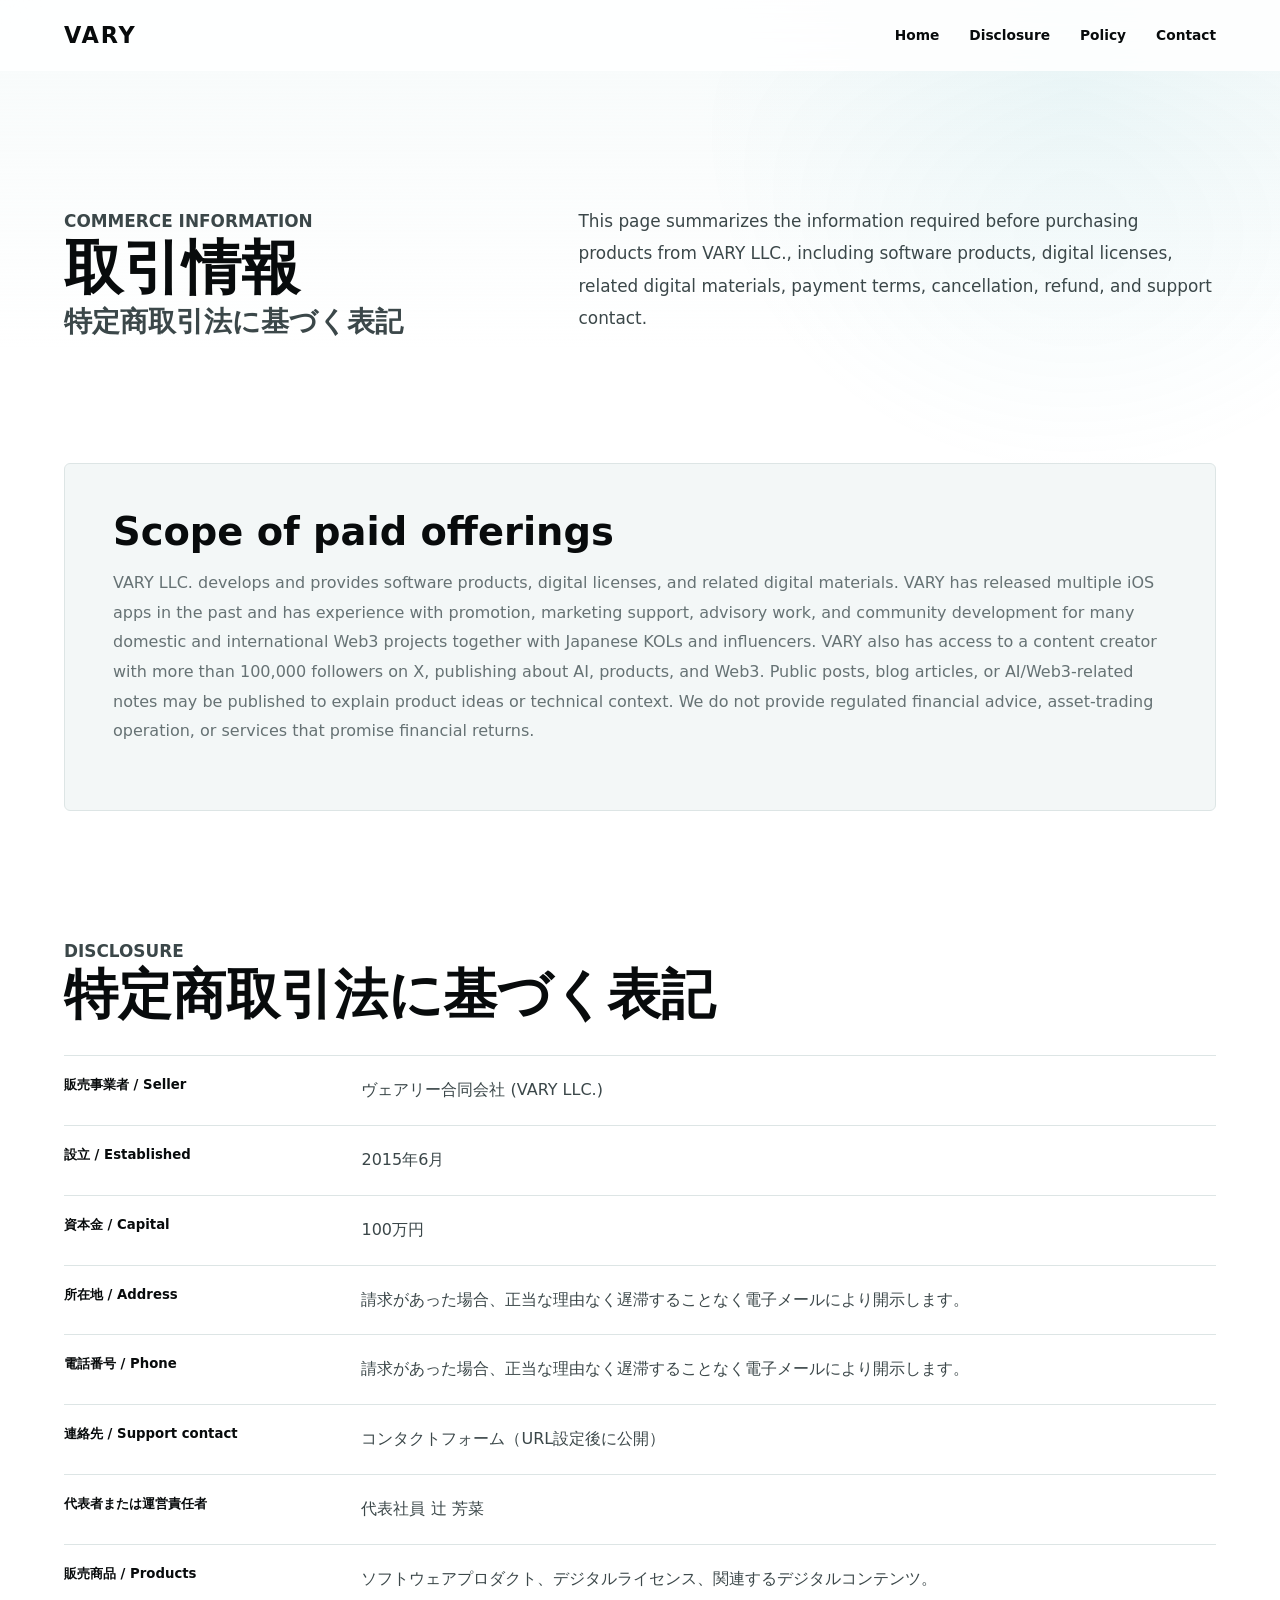
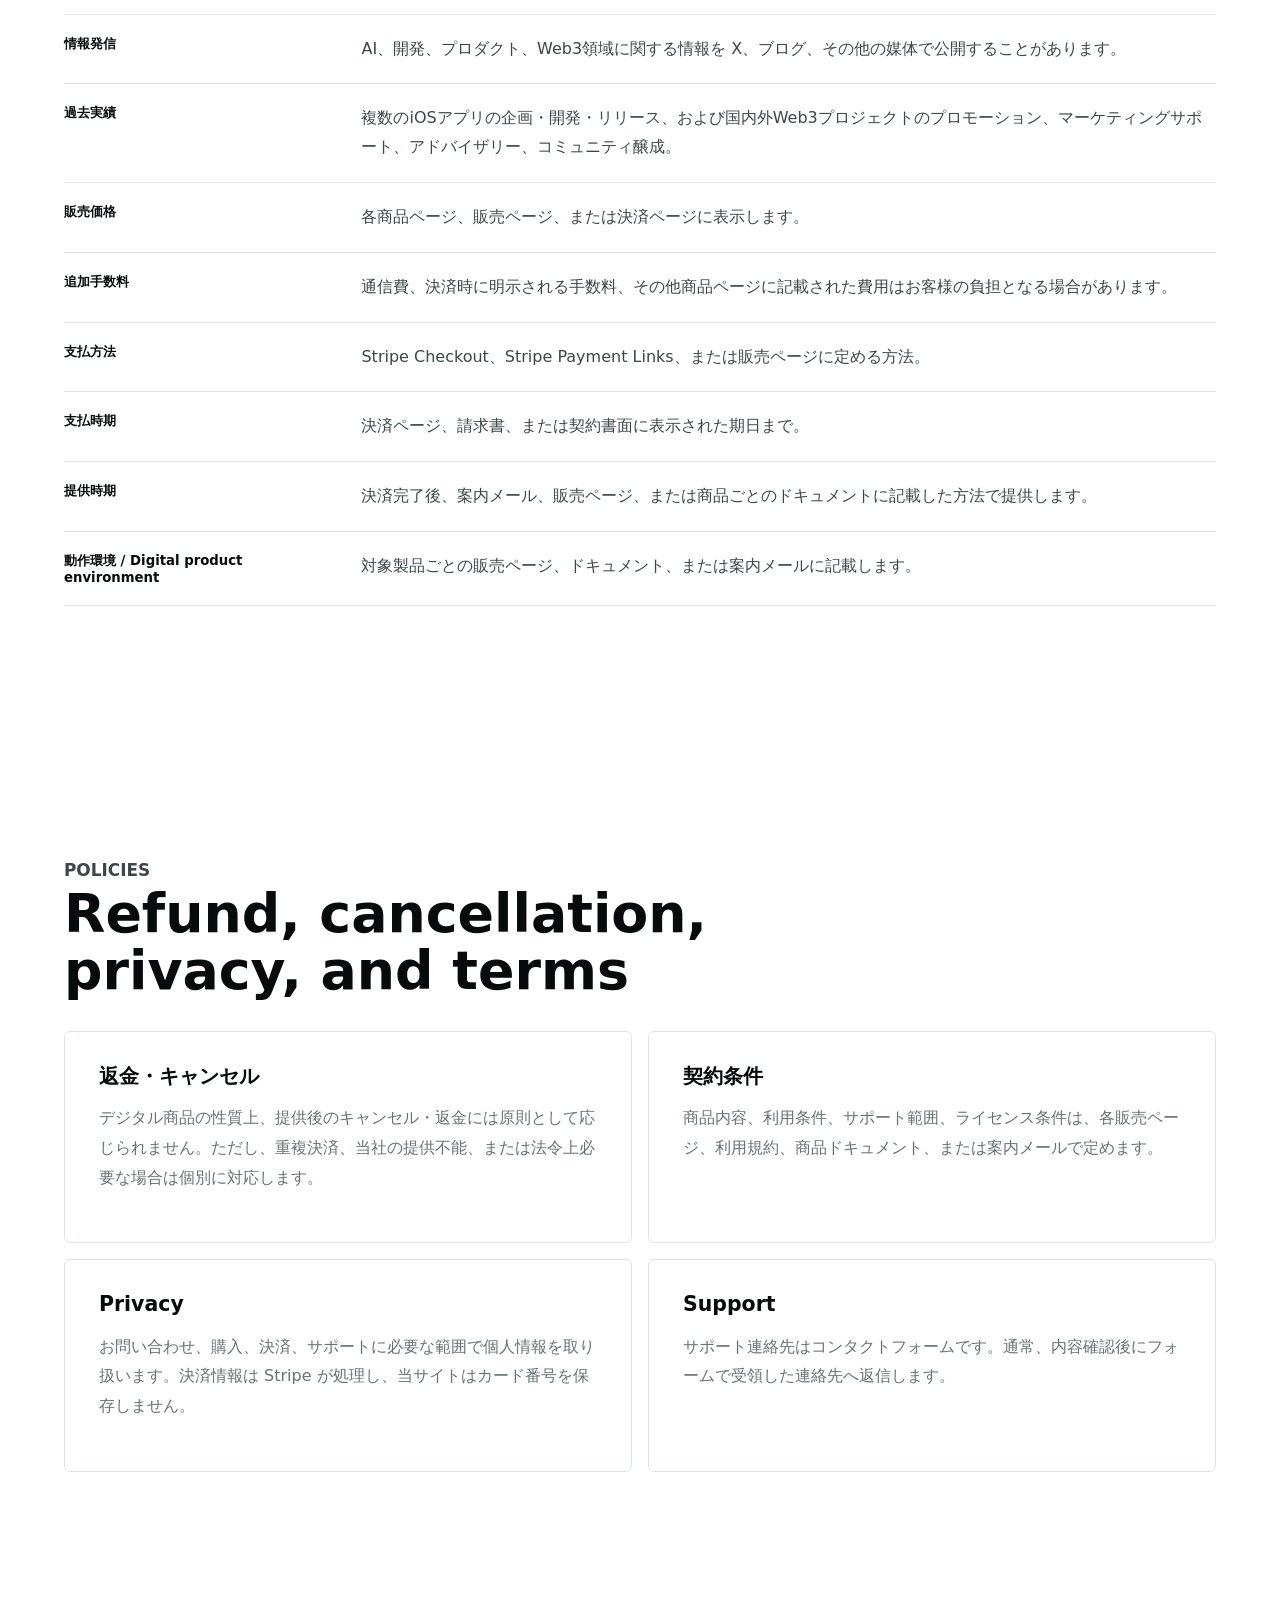
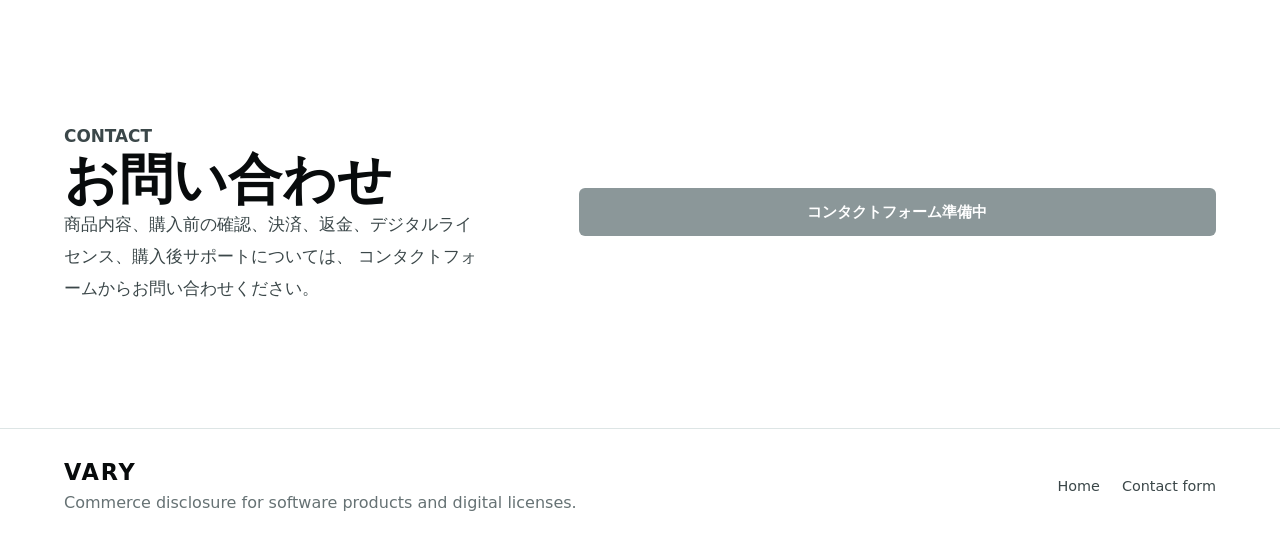
==== commerce/index.html @ 1ce42b71 "Initial VARY website" ====
<!doctype html>
<html lang="ja">
  <head>
    <meta charset="utf-8" />
    <meta name="viewport" content="width=device-width, initial-scale=1" />
    <title>Commerce Information | VARY</title>
    <meta
      name="description"
      content="VARY LLC. commerce disclosure, specified commercial transactions notice, refund policy, support contact, and payment information for software products, digital licenses, and related product publishing."
    />
    <meta property="og:title" content="Commerce Information | VARY" />
    <meta
      property="og:description"
      content="特定商取引法に基づく表記、返金・キャンセルポリシー、支払方法、サポート連絡先。"
    />
    <meta property="og:type" content="website" />
    <meta property="og:url" content="https://vary-llc.com/commerce/" />
    <link rel="canonical" href="https://vary-llc.com/commerce/" />
    <link rel="stylesheet" href="/styles.css" />
  </head>
  <body class="commerce-page">
    <header class="site-header" data-header>
      <a class="brand" href="/" aria-label="VARY home">
        <span class="brand-mark" aria-hidden="true">V</span>
        <span>
          <strong>VARY</strong>
        </span>
      </a>
      <button class="nav-toggle" type="button" data-nav-toggle aria-expanded="false" aria-controls="site-nav">
        <span class="sr-only">Open navigation</span>
        <span aria-hidden="true"></span>
      </button>
      <nav class="site-nav" id="site-nav" data-nav>
        <a href="/">Home</a>
        <a href="#disclosure">Disclosure</a>
        <a href="#policy">Policy</a>
        <a href="#contact">Contact</a>
      </nav>
    </header>

    <main>
      <section class="commerce-hero section-wrap">
        <div>
          <p class="section-label">Commerce information</p>
          <h1><span>取引情報</span><span>特定商取引法に基づく表記</span></h1>
        </div>
        <p>
          This page summarizes the information required before purchasing products from VARY LLC.,
          including software products, digital licenses, related digital materials, payment terms,
          cancellation, refund, and support contact.
        </p>
      </section>

      <section class="notice section-wrap" aria-labelledby="scope-title">
        <div class="notice-panel">
          <h2 id="scope-title">Scope of paid offerings</h2>
          <p>
            VARY LLC. develops and provides software products, digital licenses, and related digital
            materials. VARY has released multiple iOS apps in the past and has experience with
            promotion, marketing support, advisory work, and community development for many domestic
            and international Web3 projects together with Japanese KOLs and influencers. VARY also
            has access to a content creator with more than 100,000 followers on X, publishing about
            AI, products, and Web3. Public posts, blog articles, or AI/Web3-related notes may be
            published to explain product ideas or technical context. We do not provide
            regulated financial advice, asset-trading operation, or services that promise financial returns.
          </p>
        </div>
      </section>

      <section class="commerce-grid section-wrap" id="disclosure" aria-labelledby="disclosure-title">
        <div class="section-heading compact">
          <p class="section-label">Disclosure</p>
          <h2 id="disclosure-title">特定商取引法に基づく表記</h2>
        </div>
        <dl class="disclosure-list">
          <div>
            <dt>販売事業者 / Seller</dt>
            <dd>ヴェアリー合同会社 (VARY LLC.)</dd>
          </div>
          <div>
            <dt>設立 / Established</dt>
            <dd>2015年6月</dd>
          </div>
          <div>
            <dt>資本金 / Capital</dt>
            <dd>100万円</dd>
          </div>
          <div>
            <dt>所在地 / Address</dt>
            <dd>
              請求があった場合、正当な理由なく遅滞することなく電子メールにより開示します。
            </dd>
          </div>
          <div>
            <dt>電話番号 / Phone</dt>
            <dd>
              請求があった場合、正当な理由なく遅滞することなく電子メールにより開示します。
            </dd>
          </div>
          <div>
            <dt>連絡先 / Support contact</dt>
            <dd>コンタクトフォーム（URL設定後に公開）</dd>
          </div>
          <div>
            <dt>代表者または運営責任者</dt>
            <dd>代表社員 辻 芳菜</dd>
          </div>
          <div>
            <dt>販売商品 / Products</dt>
            <dd>
              ソフトウェアプロダクト、デジタルライセンス、関連するデジタルコンテンツ。
            </dd>
          </div>
          <div>
            <dt>情報発信</dt>
            <dd>AI、開発、プロダクト、Web3領域に関する情報を X、ブログ、その他の媒体で公開することがあります。</dd>
          </div>
          <div>
            <dt>過去実績</dt>
            <dd>複数のiOSアプリの企画・開発・リリース、および国内外Web3プロジェクトのプロモーション、マーケティングサポート、アドバイザリー、コミュニティ醸成。</dd>
          </div>
          <div>
            <dt>販売価格</dt>
            <dd>
              各商品ページ、販売ページ、または決済ページに表示します。
            </dd>
          </div>
          <div>
            <dt>追加手数料</dt>
            <dd>
              通信費、決済時に明示される手数料、その他商品ページに記載された費用はお客様の負担となる場合があります。
            </dd>
          </div>
          <div>
            <dt>支払方法</dt>
            <dd>Stripe Checkout、Stripe Payment Links、または販売ページに定める方法。</dd>
          </div>
          <div>
            <dt>支払時期</dt>
            <dd>決済ページ、請求書、または契約書面に表示された期日まで。</dd>
          </div>
          <div>
            <dt>提供時期</dt>
            <dd>
              決済完了後、案内メール、販売ページ、または商品ごとのドキュメントに記載した方法で提供します。
            </dd>
          </div>
          <div>
            <dt>動作環境 / Digital product environment</dt>
            <dd>
              対象製品ごとの販売ページ、ドキュメント、または案内メールに記載します。
            </dd>
          </div>
        </dl>
      </section>

      <section class="policy section-wrap" id="policy" aria-labelledby="policy-title">
        <div class="section-heading compact">
          <p class="section-label">Policies</p>
          <h2 id="policy-title">Refund, cancellation, privacy, and terms</h2>
        </div>
        <div class="policy-grid">
          <article>
            <h3>返金・キャンセル</h3>
            <p>
              デジタル商品の性質上、提供後のキャンセル・返金には原則として応じられません。ただし、重複決済、当社の提供不能、または法令上必要な場合は個別に対応します。
            </p>
          </article>
          <article>
            <h3>契約条件</h3>
            <p>
              商品内容、利用条件、サポート範囲、ライセンス条件は、各販売ページ、利用規約、商品ドキュメント、または案内メールで定めます。
            </p>
          </article>
          <article>
            <h3>Privacy</h3>
            <p>
              お問い合わせ、購入、決済、サポートに必要な範囲で個人情報を取り扱います。決済情報は Stripe が処理し、当サイトはカード番号を保存しません。
            </p>
          </article>
          <article>
            <h3>Support</h3>
            <p>
              サポート連絡先はコンタクトフォームです。通常、内容確認後にフォームで受領した連絡先へ返信します。
            </p>
          </article>
        </div>
      </section>

      <section class="commerce-cta section-wrap" id="contact" aria-labelledby="contact-title">
        <div>
          <p class="section-label">Contact</p>
          <h2 id="contact-title">お問い合わせ</h2>
          <p>
            商品内容、購入前の確認、決済、返金、デジタルライセンス、購入後サポートについては、
            コンタクトフォームからお問い合わせください。
          </p>
        </div>
        <a class="button button-primary button-disabled" data-google-form-link role="button" aria-disabled="true">
          コンタクトフォーム準備中
        </a>
      </section>
    </main>

    <footer class="site-footer">
      <div>
        <strong>VARY</strong>
        <p>Commerce disclosure for software products and digital licenses.</p>
      </div>
      <nav aria-label="Footer">
        <a href="/">Home</a>
        <a href="#contact">Contact form</a>
      </nav>
    </footer>

    <script src="/script.js"></script>
  </body>
</html>
---- styles.css ----
:root {
  --bg: #ffffff;
  --bg-soft: #f7fafa;
  --surface: #ffffff;
  --surface-muted: #f3f7f7;
  --line: #dde5e5;
  --line-strong: #bfd5d8;
  --text: #080b0c;
  --muted: #667274;
  --soft: #3b4749;
  --accent: #64bdc9;
  --accent-soft: #e7f8fa;
  --shadow: 0 18px 60px rgba(22, 41, 43, 0.08);
  --max: 1180px;
  --gutter: clamp(20px, 5vw, 64px);
  --radius: 6px;
  color-scheme: light;
  font-family:
    Inter, ui-sans-serif, system-ui, -apple-system, BlinkMacSystemFont, "Segoe UI",
    "Noto Sans JP", sans-serif;
}

* {
  box-sizing: border-box;
}

html {
  scroll-behavior: smooth;
}

body {
  margin: 0;
  background: var(--bg);
  color: var(--text);
  letter-spacing: 0;
}

body::before {
  content: "";
  position: fixed;
  inset: 0;
  z-index: -1;
  pointer-events: none;
  background:
    radial-gradient(circle at 86% 16%, rgba(100, 189, 201, 0.12), transparent 22rem),
    linear-gradient(180deg, rgba(246, 250, 250, 0.95), rgba(255, 255, 255, 0) 26rem);
}

a {
  color: inherit;
}

.sr-only {
  position: absolute;
  width: 1px;
  height: 1px;
  padding: 0;
  margin: -1px;
  overflow: hidden;
  clip: rect(0, 0, 0, 0);
  white-space: nowrap;
  border: 0;
}

.site-header {
  position: sticky;
  top: 0;
  z-index: 20;
  display: flex;
  align-items: center;
  justify-content: space-between;
  gap: 24px;
  padding: 24px var(--gutter);
  border-bottom: 1px solid transparent;
  background: rgba(255, 255, 255, 0.86);
  backdrop-filter: blur(18px);
  transition:
    border-color 180ms ease,
    box-shadow 180ms ease,
    background 180ms ease;
}

.site-header.is-scrolled {
  border-color: var(--line);
  box-shadow: 0 1px 0 rgba(8, 11, 12, 0.02);
}

.brand {
  display: inline-flex;
  align-items: center;
  gap: 12px;
  min-width: 0;
  color: var(--text);
  text-decoration: none;
}

.brand-mark {
  display: none;
}

.brand strong {
  display: block;
  font-size: 1.4rem;
  font-weight: 800;
  line-height: 1;
  letter-spacing: 0.08em;
}

.site-nav {
  display: flex;
  align-items: center;
  gap: 30px;
  color: var(--text);
  font-size: 0.86rem;
  font-weight: 650;
}

.site-nav a {
  text-decoration: none;
}

.site-nav a:hover,
.site-nav a:focus-visible {
  color: #208593;
}

.nav-contact {
  min-height: 40px;
  display: inline-flex;
  align-items: center;
  border-radius: var(--radius);
  padding: 0 18px;
  background: var(--text);
  color: white !important;
  box-shadow: var(--shadow);
}

.nav-toggle {
  display: none;
}

.hero {
  position: relative;
  min-height: 70svh;
  padding: clamp(72px, 12vw, 148px) var(--gutter) clamp(82px, 12vw, 152px);
  overflow: hidden;
  border-bottom: 1px solid var(--line);
}

.hero::before {
  content: "";
  position: absolute;
  right: -6vw;
  bottom: 8%;
  width: min(850px, 62vw);
  height: min(360px, 36vw);
  pointer-events: none;
  background:
    repeating-radial-gradient(ellipse at 50% 55%, transparent 0 10px, rgba(100, 189, 201, 0.18) 11px 12px, transparent 13px 22px);
  border-radius: 50%;
  transform: rotate(-8deg);
  opacity: 0.8;
}

.hero::after {
  content: "";
  position: absolute;
  right: 8vw;
  bottom: 24%;
  width: 34vw;
  height: 1px;
  pointer-events: none;
  background: linear-gradient(90deg, transparent, rgba(100, 189, 201, 0.7), transparent);
  transform: rotate(-10deg);
}

.hero-copy {
  position: relative;
  z-index: 1;
  max-width: 660px;
}

.section-label {
  margin: 0 0 20px;
  color: #4aaebe;
  font-size: 0.76rem;
  font-weight: 800;
  line-height: 1.4;
  text-transform: uppercase;
}

h1,
h2,
h3 {
  margin: 0;
  color: var(--text);
  line-height: 1.05;
}

h1 {
  font-size: clamp(5rem, 12vw, 10.5rem);
  font-weight: 850;
  letter-spacing: 0;
}

h2 {
  font-size: clamp(2rem, 4.2vw, 4rem);
  font-weight: 760;
}

h3 {
  font-size: clamp(1.1rem, 1.6vw, 1.35rem);
}

p,
dd {
  overflow-wrap: anywhere;
}

.hero-subtitle {
  margin: 18px 0 0;
  color: var(--text);
  font-size: clamp(1.35rem, 2vw, 1.9rem);
  font-weight: 760;
  line-height: 1.5;
}

.hero-lead {
  max-width: 530px;
  margin: 18px 0 0;
  color: var(--soft);
  font-size: 1rem;
  line-height: 1.9;
}

.hero-actions {
  display: flex;
  flex-wrap: wrap;
  gap: 16px;
  margin-top: 34px;
}

.button {
  display: inline-flex;
  min-height: 48px;
  align-items: center;
  justify-content: center;
  border: 1px solid transparent;
  border-radius: var(--radius);
  padding: 0 22px;
  font-size: 0.92rem;
  font-weight: 750;
  line-height: 1.2;
  text-decoration: none;
  transition:
    transform 180ms ease,
    border-color 180ms ease,
    background 180ms ease,
    box-shadow 180ms ease;
}

.button:hover {
  transform: translateY(-1px);
  box-shadow: var(--shadow);
}

.button-primary {
  background: var(--text);
  color: white;
}

.button-disabled,
.button[aria-disabled="true"] {
  cursor: not-allowed;
  background: #8b9799;
  color: white;
  box-shadow: none;
}

.button-disabled:hover,
.button[aria-disabled="true"]:hover {
  transform: none;
  box-shadow: none;
}

.button-secondary {
  border-color: var(--line);
  background: white;
  color: var(--text);
}

.section-wrap {
  width: min(var(--max), calc(100% - var(--gutter) * 2));
  margin: 0 auto;
  padding: clamp(66px, 10vw, 124px) 0;
}

.intro,
.company,
.commerce-hero,
.commerce-cta,
.principles,
.network {
  display: grid;
  grid-template-columns: minmax(260px, 0.8fr) minmax(0, 1.2fr);
  gap: clamp(32px, 7vw, 112px);
  align-items: start;
}

.intro p,
.principle-list p,
.commerce-hero p,
.commerce-cta p,
.section-heading p {
  margin: 0;
  color: var(--soft);
  font-size: clamp(1rem, 1.32vw, 1.12rem);
  line-height: 1.9;
}

.service-band {
  padding: clamp(68px, 10vw, 122px) var(--gutter);
  border-top: 1px solid var(--line);
  border-bottom: 1px solid var(--line);
  background: linear-gradient(180deg, #fff, var(--bg-soft));
}

.section-heading {
  width: min(var(--max), 100%);
  margin: 0 auto clamp(42px, 6vw, 70px);
}

.section-heading.compact {
  margin-bottom: 32px;
}

.section-heading h2 {
  max-width: 780px;
  margin-bottom: 18px;
}

.service-grid {
  display: grid;
  width: min(var(--max), 100%);
  margin: 0 auto;
  grid-template-columns: repeat(3, minmax(0, 1fr));
  gap: 0;
}

.service-item {
  min-height: 260px;
  padding: clamp(24px, 4vw, 36px);
  border-right: 1px solid var(--line);
}

.service-item:last-child {
  border-right: 0;
}

.service-icon {
  display: block;
  min-height: 42px;
  margin-bottom: 34px;
  color: var(--accent);
  font-size: 1.9rem;
  line-height: 1;
}

.service-item p,
.policy-grid p,
.notice-panel p {
  color: var(--muted);
  line-height: 1.85;
}

.service-item p {
  margin: 16px 0 0;
}

.principle-list {
  display: grid;
  gap: 22px;
}

.company {
  border-top: 1px solid var(--line);
}

.company-list,
.disclosure-list {
  display: grid;
  margin: 0;
  border-top: 1px solid var(--line);
}

.company-list div,
.disclosure-list div {
  display: grid;
  grid-template-columns: minmax(150px, 0.32fr) minmax(0, 1fr);
  gap: 24px;
  padding: 20px 0;
  border-bottom: 1px solid var(--line);
}

dt {
  color: var(--text);
  font-size: 0.83rem;
  font-weight: 800;
}

dd {
  margin: 0;
  color: var(--soft);
  line-height: 1.8;
}

.site-footer {
  display: flex;
  justify-content: space-between;
  gap: 28px;
  padding: 30px var(--gutter);
  border-top: 1px solid var(--line);
  color: var(--muted);
  background: white;
}

.site-footer strong {
  color: var(--text);
  font-size: 1.4rem;
  letter-spacing: 0.08em;
}

.site-footer p {
  margin: 8px 0 0;
}

.site-footer nav {
  display: flex;
  flex-wrap: wrap;
  gap: 22px;
  align-items: center;
  justify-content: flex-end;
  font-size: 0.9rem;
}

.site-footer a {
  color: var(--soft);
  text-decoration: none;
}

.site-footer a:hover {
  color: #208593;
}

.commerce-page {
  background: white;
}

.commerce-page::before {
  background:
    radial-gradient(circle at 84% 10%, rgba(100, 189, 201, 0.1), transparent 24rem),
    linear-gradient(180deg, rgba(246, 250, 250, 0.95), rgba(255, 255, 255, 0) 22rem);
}

.commerce-hero {
  padding-top: clamp(74px, 11vw, 134px);
}

.commerce-hero h1 {
  max-width: 760px;
  font-size: clamp(2.3rem, 4.6vw, 4.7rem);
}

.commerce-hero h1 span {
  display: block;
}

.commerce-hero h1 span + span {
  margin-top: 0.2em;
  color: var(--soft);
  font-size: 0.48em;
  line-height: 1.2;
}

.notice {
  padding-top: 0;
}

.notice-panel {
  padding: clamp(28px, 5vw, 48px);
  border: 1px solid var(--line);
  border-radius: var(--radius);
  background: var(--surface-muted);
}

.notice-panel h2 {
  margin-bottom: 16px;
  font-size: clamp(1.55rem, 3vw, 2.65rem);
}

.commerce-grid {
  padding-top: 0;
}

.disclosure-list {
  background: white;
}

.policy-grid {
  display: grid;
  grid-template-columns: repeat(2, minmax(0, 1fr));
  gap: 16px;
}

.policy-grid article {
  min-height: 210px;
  padding: clamp(24px, 4vw, 34px);
  border: 1px solid var(--line);
  border-radius: var(--radius);
  background: white;
}

.policy-grid h3 {
  margin-bottom: 14px;
}

.commerce-cta {
  align-items: center;
}

@media (max-width: 920px) {
  .hero {
    min-height: auto;
  }

  .intro,
  .company,
  .principles,
  .network,
  .commerce-hero,
  .commerce-cta {
    grid-template-columns: 1fr;
  }

  .service-grid,
  .policy-grid {
    grid-template-columns: 1fr;
  }

  .service-item {
    min-height: 0;
    border-right: 0;
    border-bottom: 1px solid var(--line);
  }

  .service-item:last-child {
    border-bottom: 0;
  }
}

@media (max-width: 720px) {
  .site-header {
    padding: 18px;
  }

  .brand strong {
    font-size: 1.2rem;
  }

  .nav-toggle {
    display: grid;
    width: 40px;
    height: 40px;
    place-items: center;
    border: 1px solid var(--line);
    border-radius: var(--radius);
    background: white;
    color: var(--text);
  }

  .nav-toggle span[aria-hidden="true"],
  .nav-toggle span[aria-hidden="true"]::before,
  .nav-toggle span[aria-hidden="true"]::after {
    display: block;
    width: 17px;
    height: 2px;
    background: currentColor;
    content: "";
  }

  .nav-toggle span[aria-hidden="true"]::before {
    transform: translateY(-6px);
  }

  .nav-toggle span[aria-hidden="true"]::after {
    transform: translateY(4px);
  }

  .site-nav {
    position: absolute;
    top: 70px;
    right: 18px;
    display: none;
    width: min(290px, calc(100vw - 36px));
    flex-direction: column;
    align-items: stretch;
    gap: 0;
    border: 1px solid var(--line);
    border-radius: var(--radius);
    background: white;
    box-shadow: var(--shadow);
  }

  .site-nav.is-open {
    display: flex;
  }

  .site-nav a {
    padding: 16px 18px;
    border-bottom: 1px solid var(--line);
  }

  .site-nav a:last-child {
    border-bottom: 0;
  }

  .nav-contact {
    display: block;
    min-height: 0;
    border-radius: 0;
    padding: 16px 18px !important;
    background: white;
    color: var(--text) !important;
    box-shadow: none;
  }

  .section-wrap {
    width: min(100% - 36px, var(--max));
  }

  .hero {
    padding: 74px 18px 84px;
  }

  .hero::before {
    right: -60vw;
    bottom: 12%;
    width: 120vw;
    height: 46vw;
  }

  h1 {
    font-size: clamp(4.3rem, 24vw, 6.3rem);
  }

  .hero-actions {
    flex-direction: column;
  }

  .button {
    width: 100%;
  }

  .company-list div,
  .disclosure-list div {
    grid-template-columns: 1fr;
    gap: 8px;
  }

  .site-footer {
    flex-direction: column;
    padding: 30px 18px;
  }

  .site-footer nav {
    justify-content: flex-start;
  }
}

@media (prefers-reduced-motion: reduce) {
  *,
  *::before,
  *::after {
    scroll-behavior: auto !important;
    transition: none !important;
  }
}
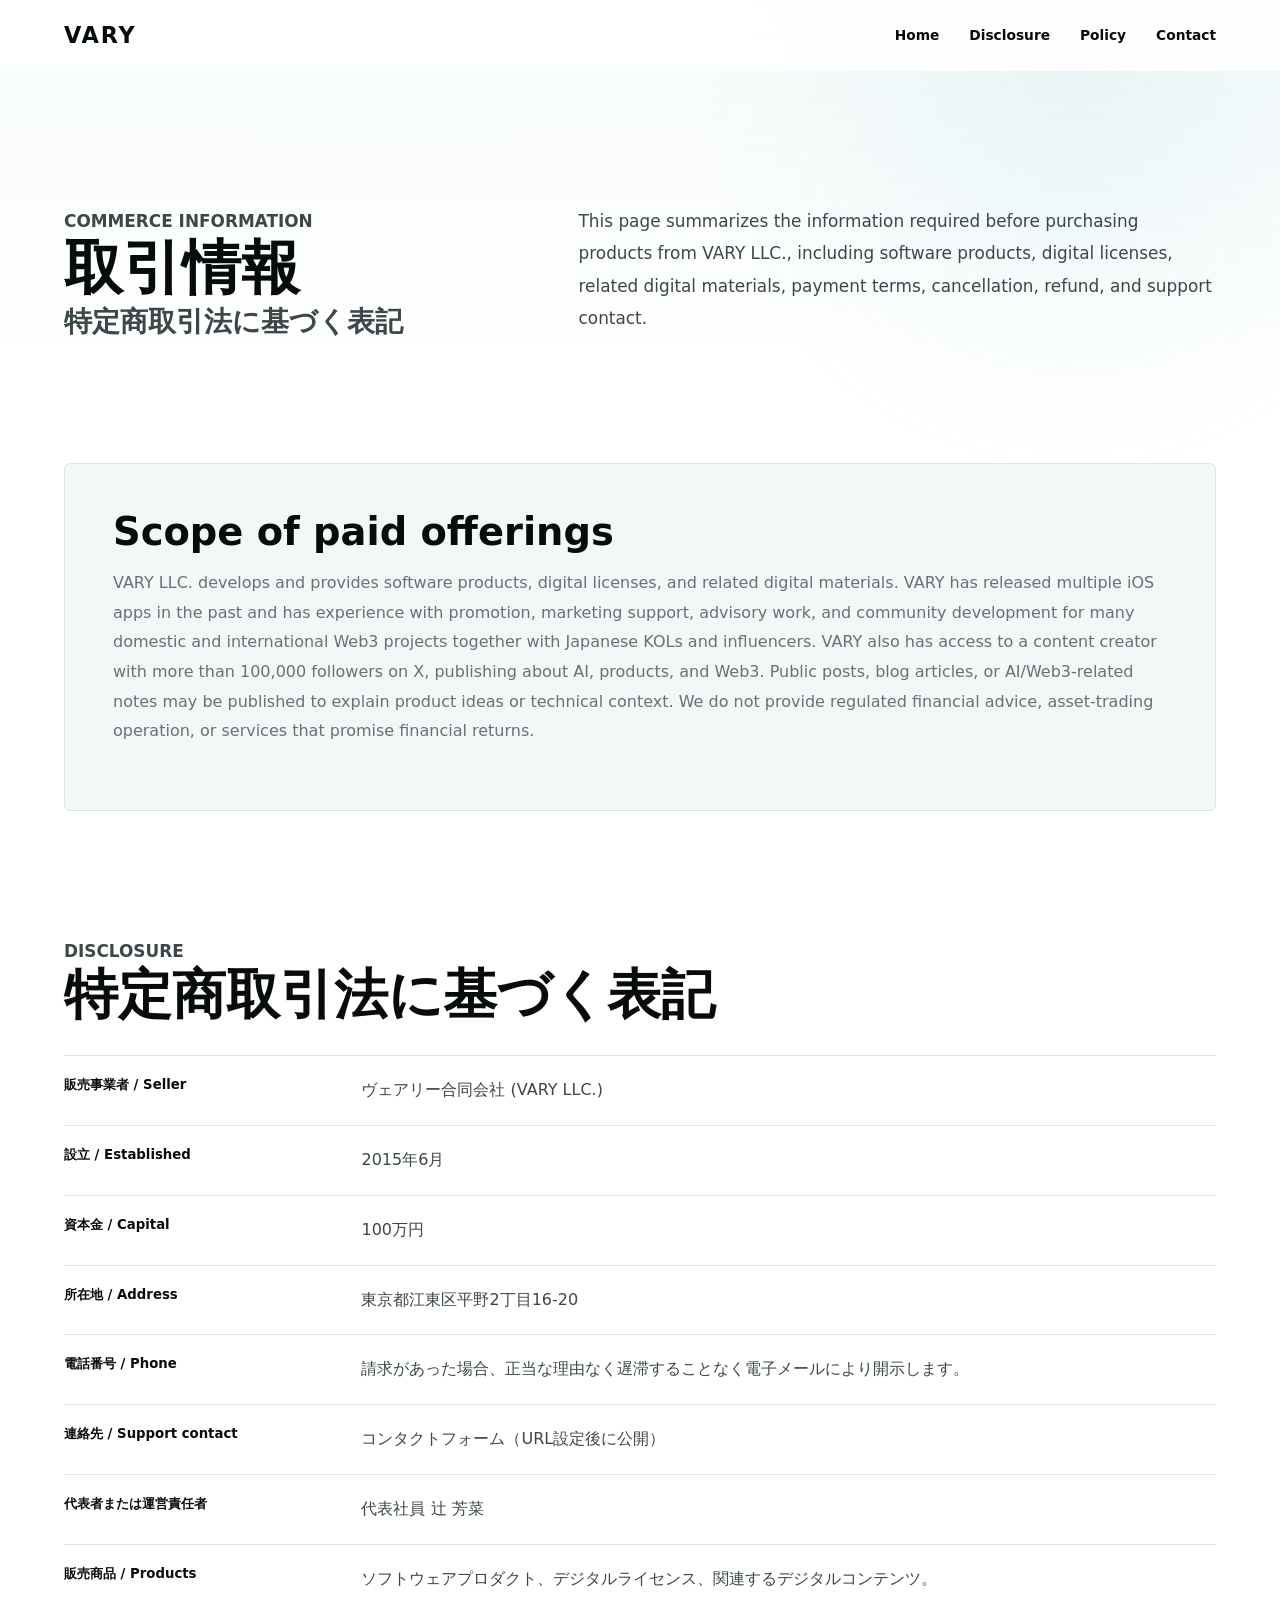
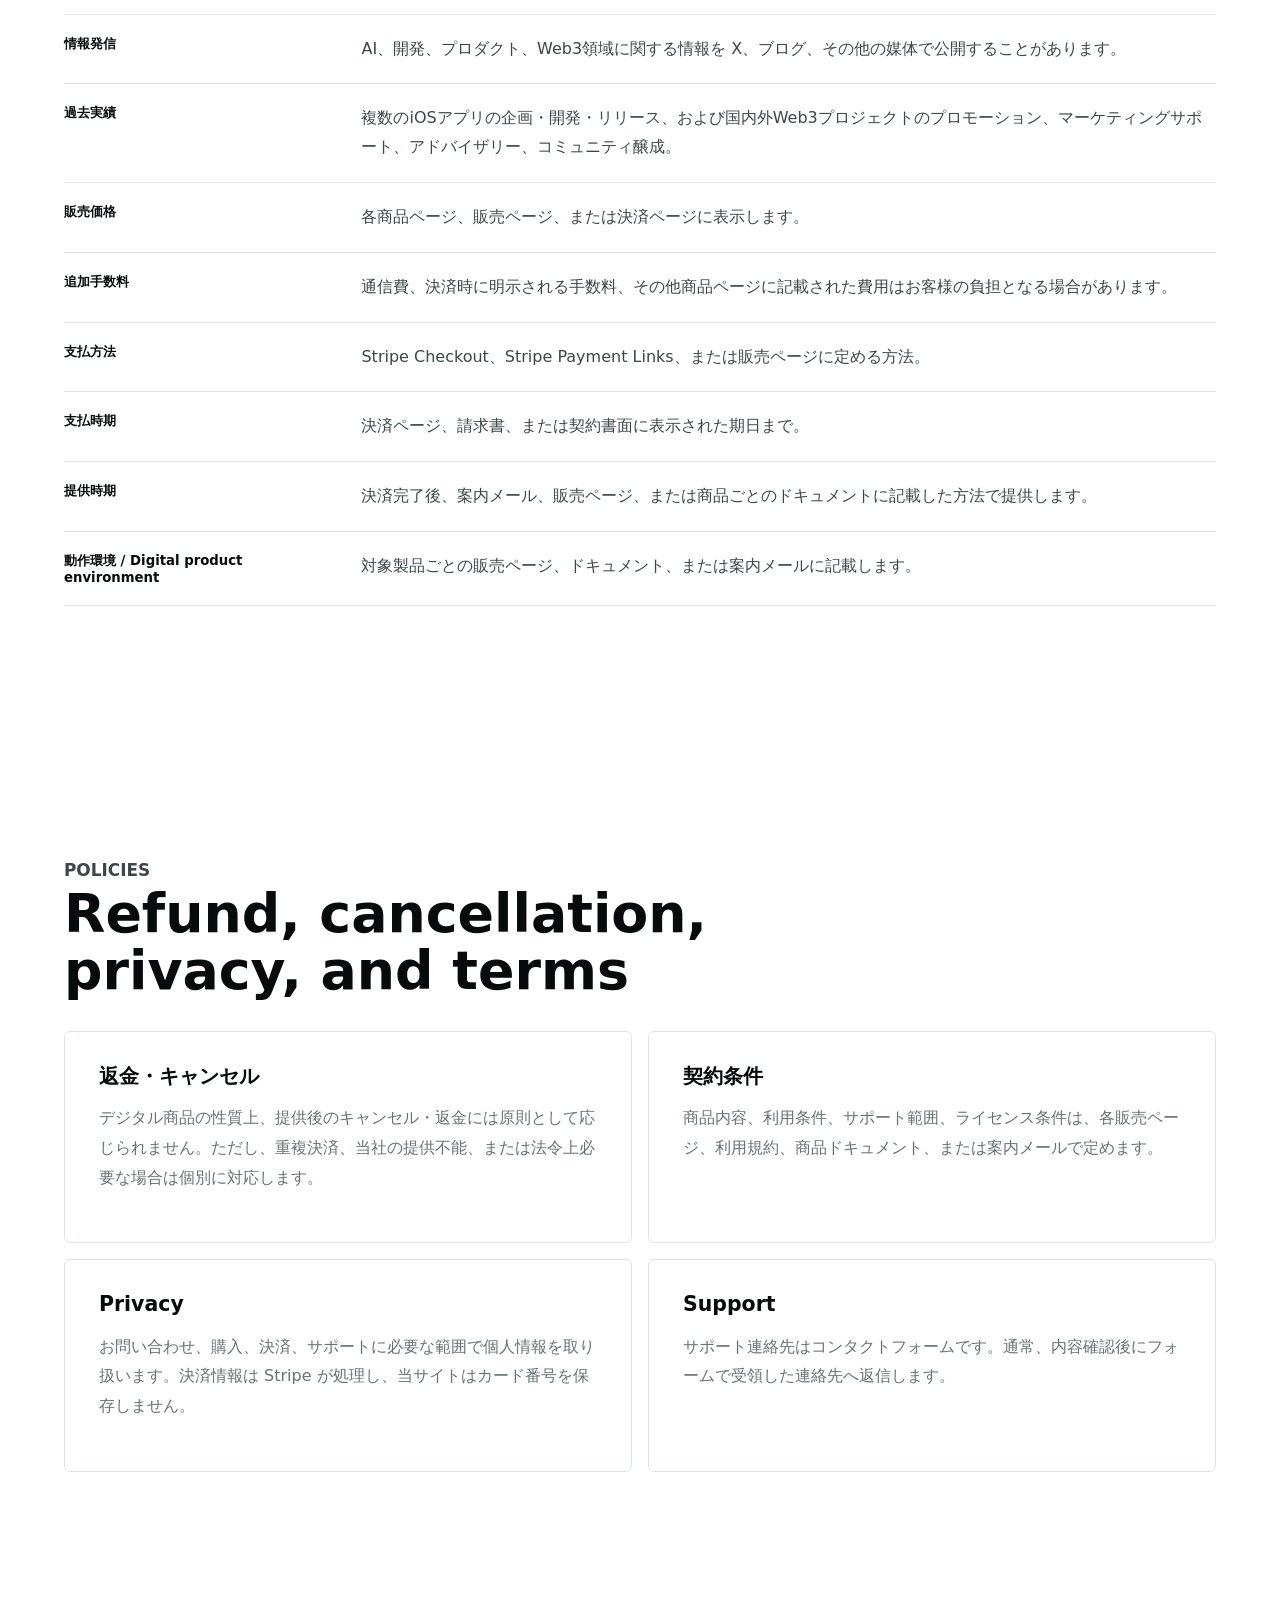
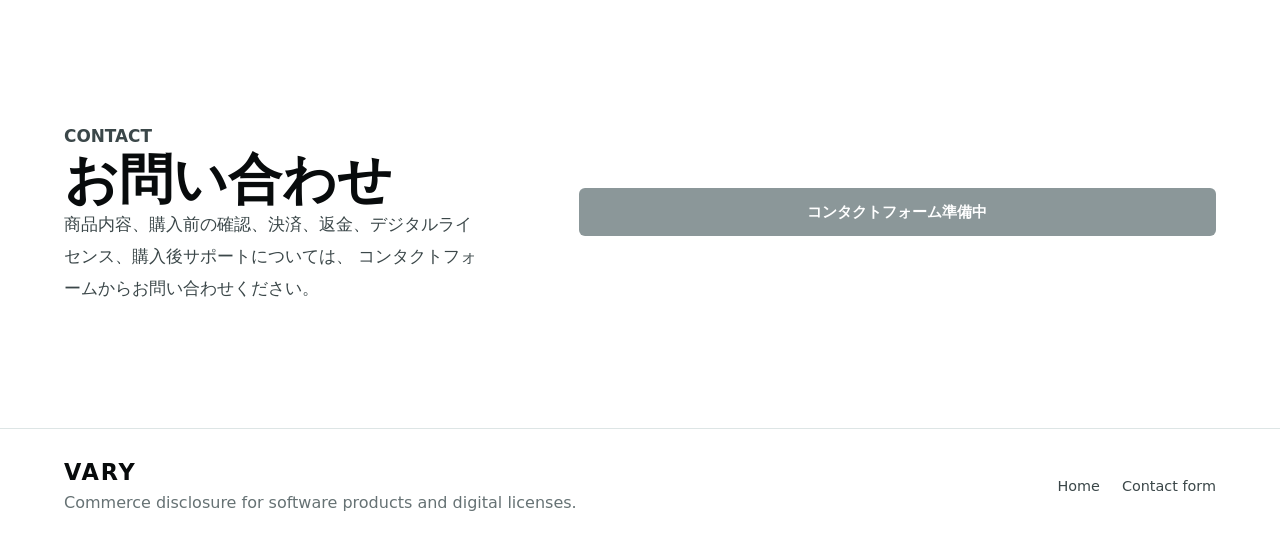
==== commit f5104c00: "Update commerce address" ====
--- a/commerce/index.html
+++ b/commerce/index.html
@@ -87,9 +87,7 @@
           </div>
           <div>
             <dt>所在地 / Address</dt>
-            <dd>
-              請求があった場合、正当な理由なく遅滞することなく電子メールにより開示します。
-            </dd>
+            <dd>東京都江東区平野2丁目16-20</dd>
           </div>
           <div>
             <dt>電話番号 / Phone</dt>
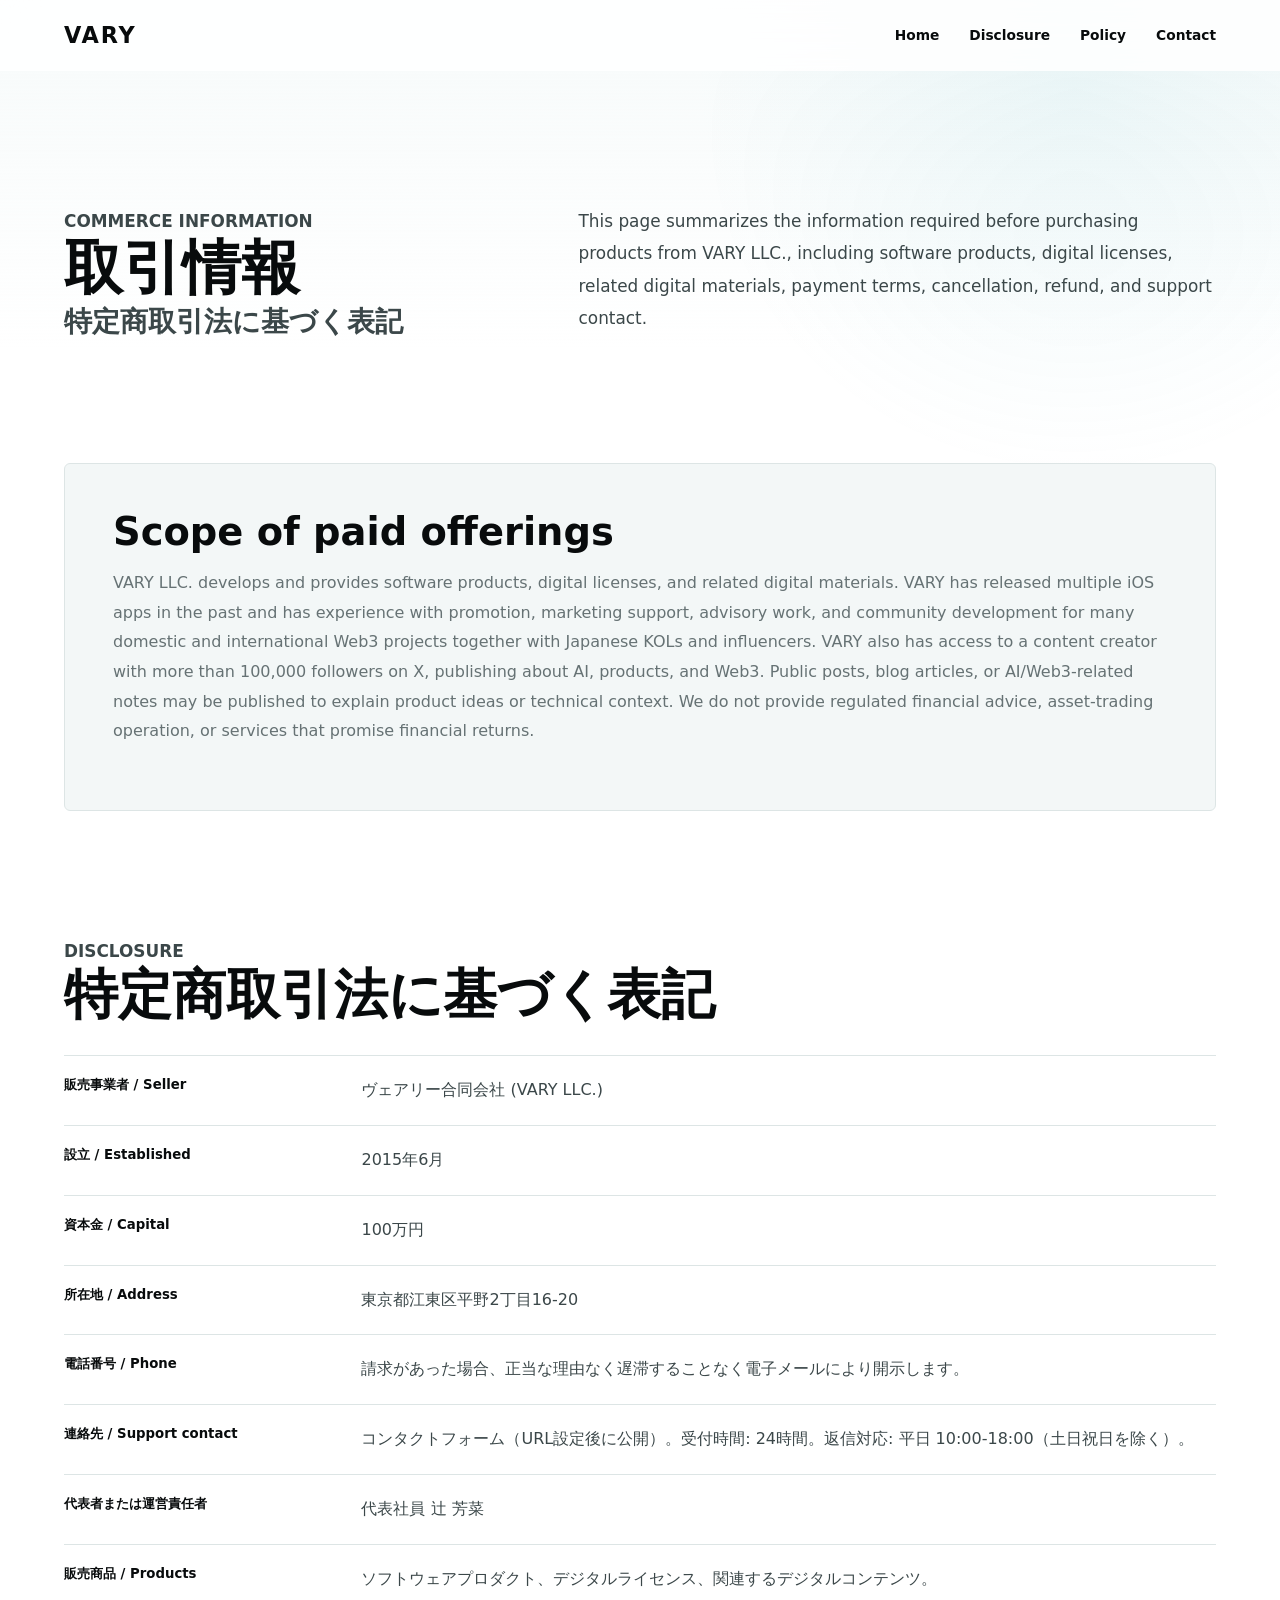
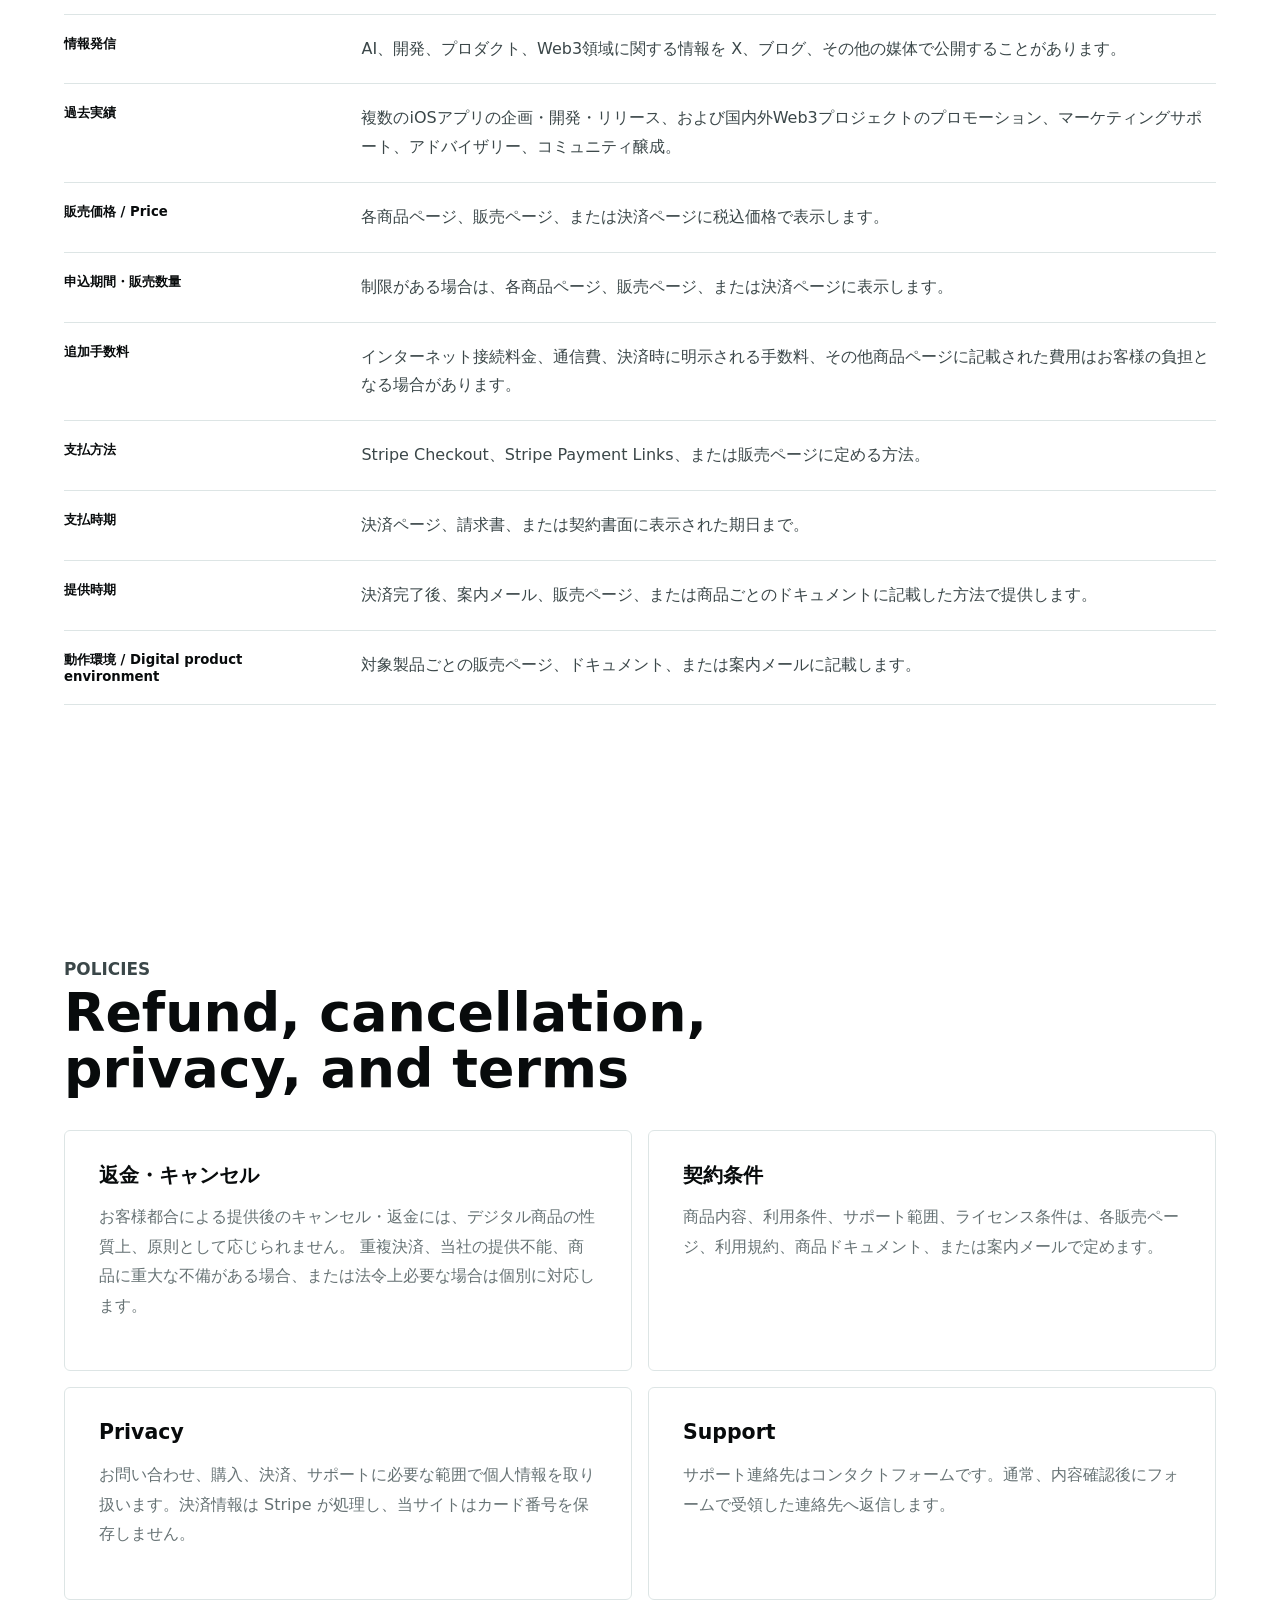
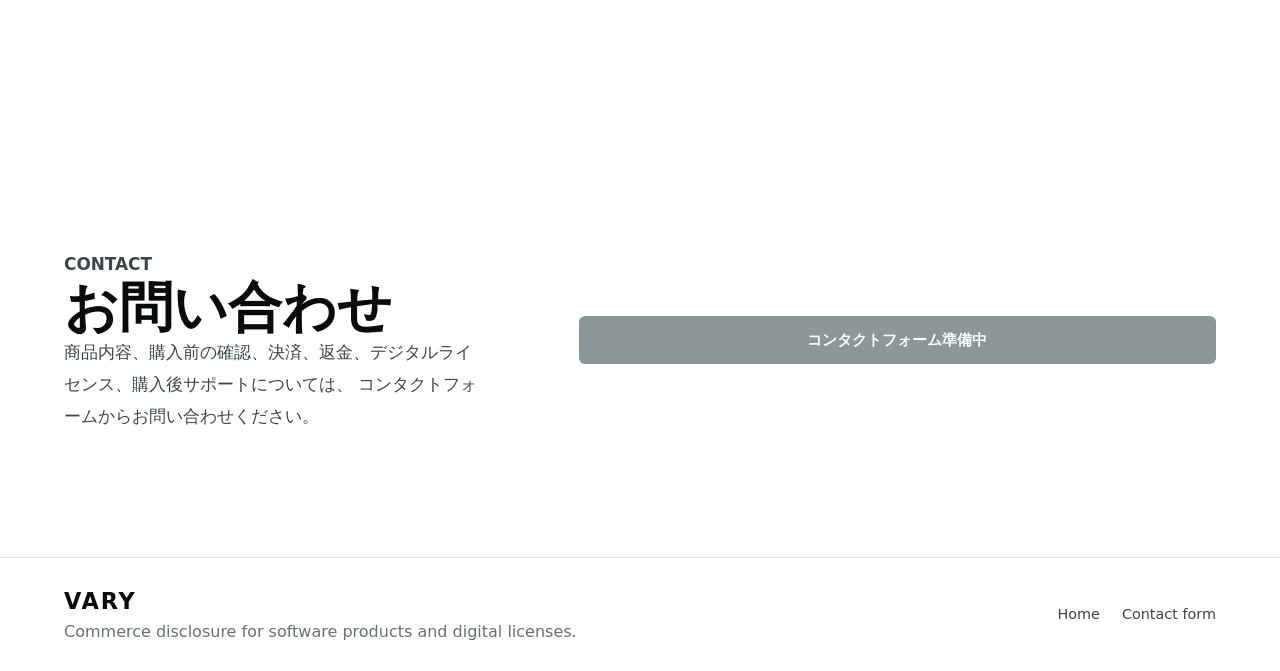
==== commit 357ccec3: "Align commerce disclosure with Stripe guidance" ====
--- a/commerce/index.html
+++ b/commerce/index.html
@@ -97,7 +97,7 @@
           </div>
           <div>
             <dt>連絡先 / Support contact</dt>
-            <dd>コンタクトフォーム（URL設定後に公開）</dd>
+            <dd>コンタクトフォーム（URL設定後に公開）。受付時間: 24時間。返信対応: 平日 10:00-18:00（土日祝日を除く）。</dd>
           </div>
           <div>
             <dt>代表者または運営責任者</dt>
@@ -118,15 +118,21 @@
             <dd>複数のiOSアプリの企画・開発・リリース、および国内外Web3プロジェクトのプロモーション、マーケティングサポート、アドバイザリー、コミュニティ醸成。</dd>
           </div>
           <div>
-            <dt>販売価格</dt>
-            <dd>
-              各商品ページ、販売ページ、または決済ページに表示します。
+            <dt>販売価格 / Price</dt>
+            <dd>
+              各商品ページ、販売ページ、または決済ページに税込価格で表示します。
+            </dd>
+          </div>
+          <div>
+            <dt>申込期間・販売数量</dt>
+            <dd>
+              制限がある場合は、各商品ページ、販売ページ、または決済ページに表示します。
             </dd>
           </div>
           <div>
             <dt>追加手数料</dt>
             <dd>
-              通信費、決済時に明示される手数料、その他商品ページに記載された費用はお客様の負担となる場合があります。
+              インターネット接続料金、通信費、決済時に明示される手数料、その他商品ページに記載された費用はお客様の負担となる場合があります。
             </dd>
           </div>
           <div>
@@ -161,7 +167,8 @@
           <article>
             <h3>返金・キャンセル</h3>
             <p>
-              デジタル商品の性質上、提供後のキャンセル・返金には原則として応じられません。ただし、重複決済、当社の提供不能、または法令上必要な場合は個別に対応します。
+              お客様都合による提供後のキャンセル・返金には、デジタル商品の性質上、原則として応じられません。
+              重複決済、当社の提供不能、商品に重大な不備がある場合、または法令上必要な場合は個別に対応します。
             </p>
           </article>
           <article>
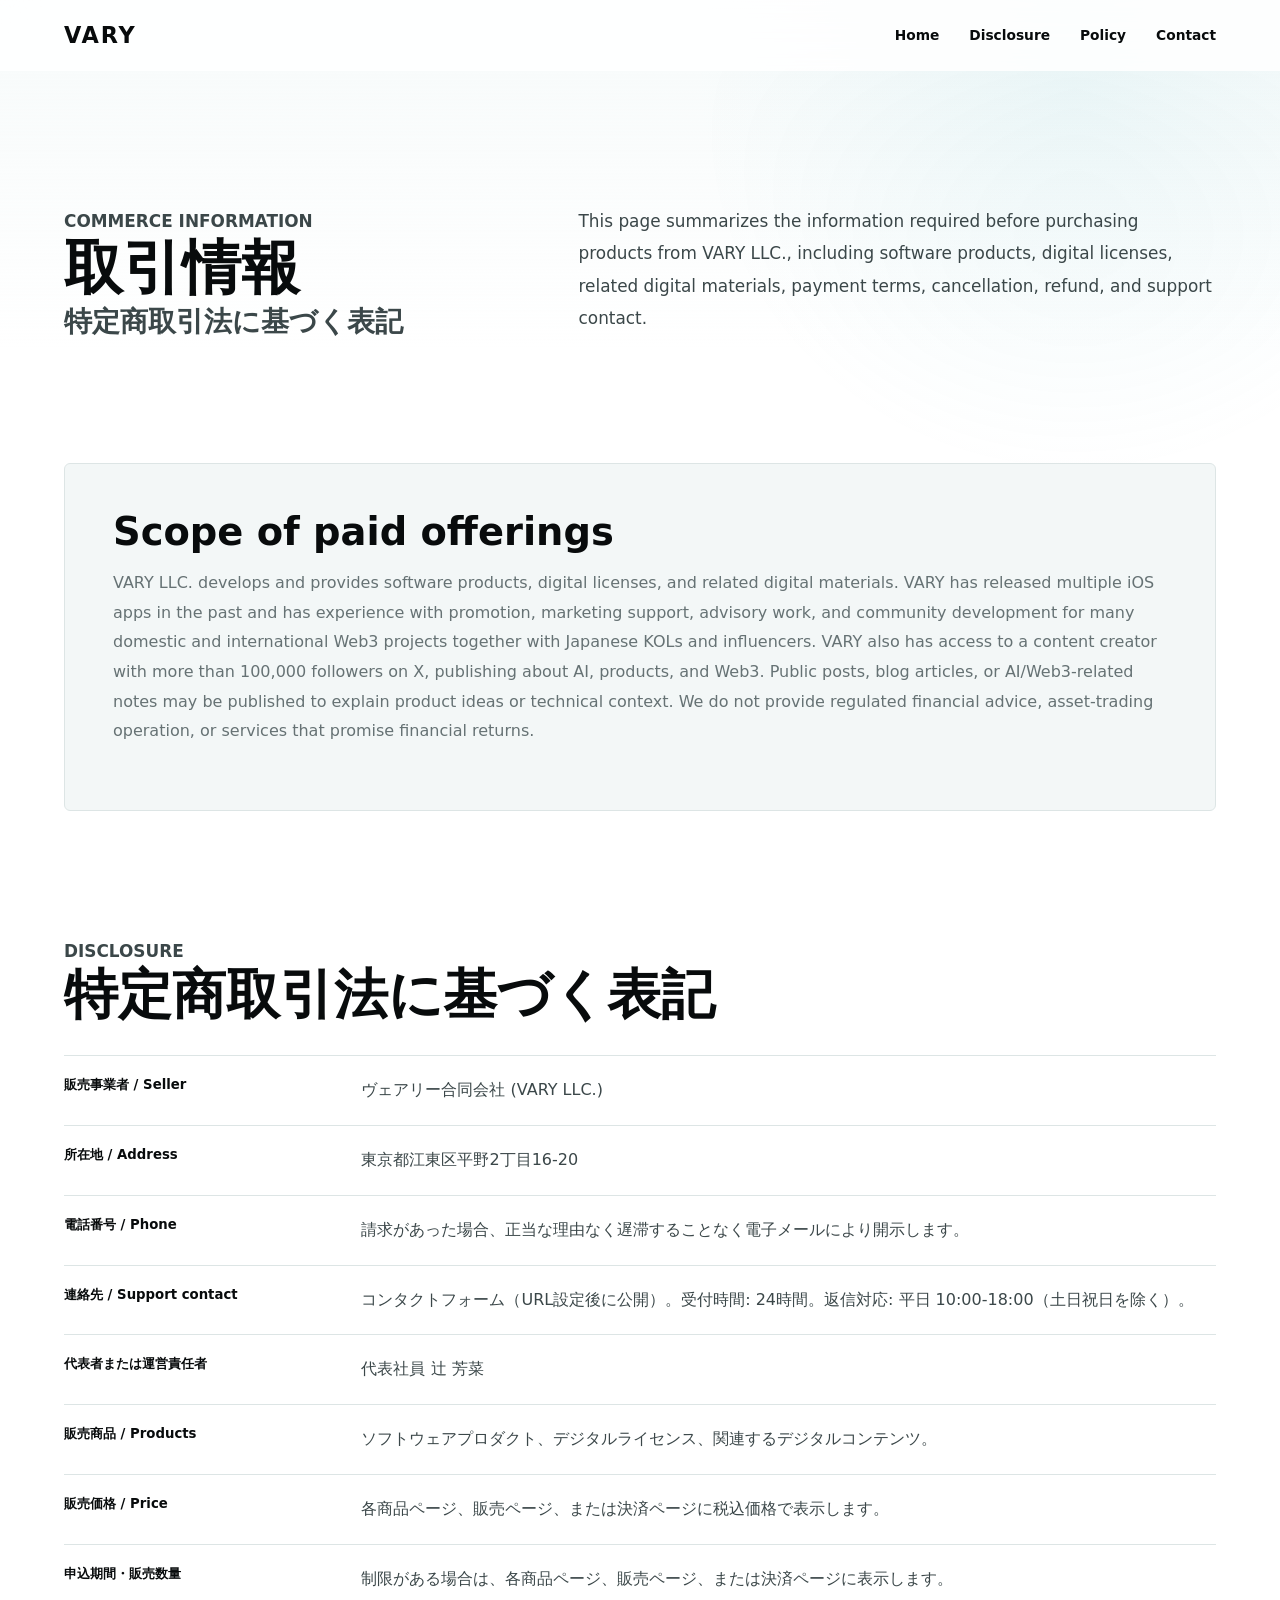
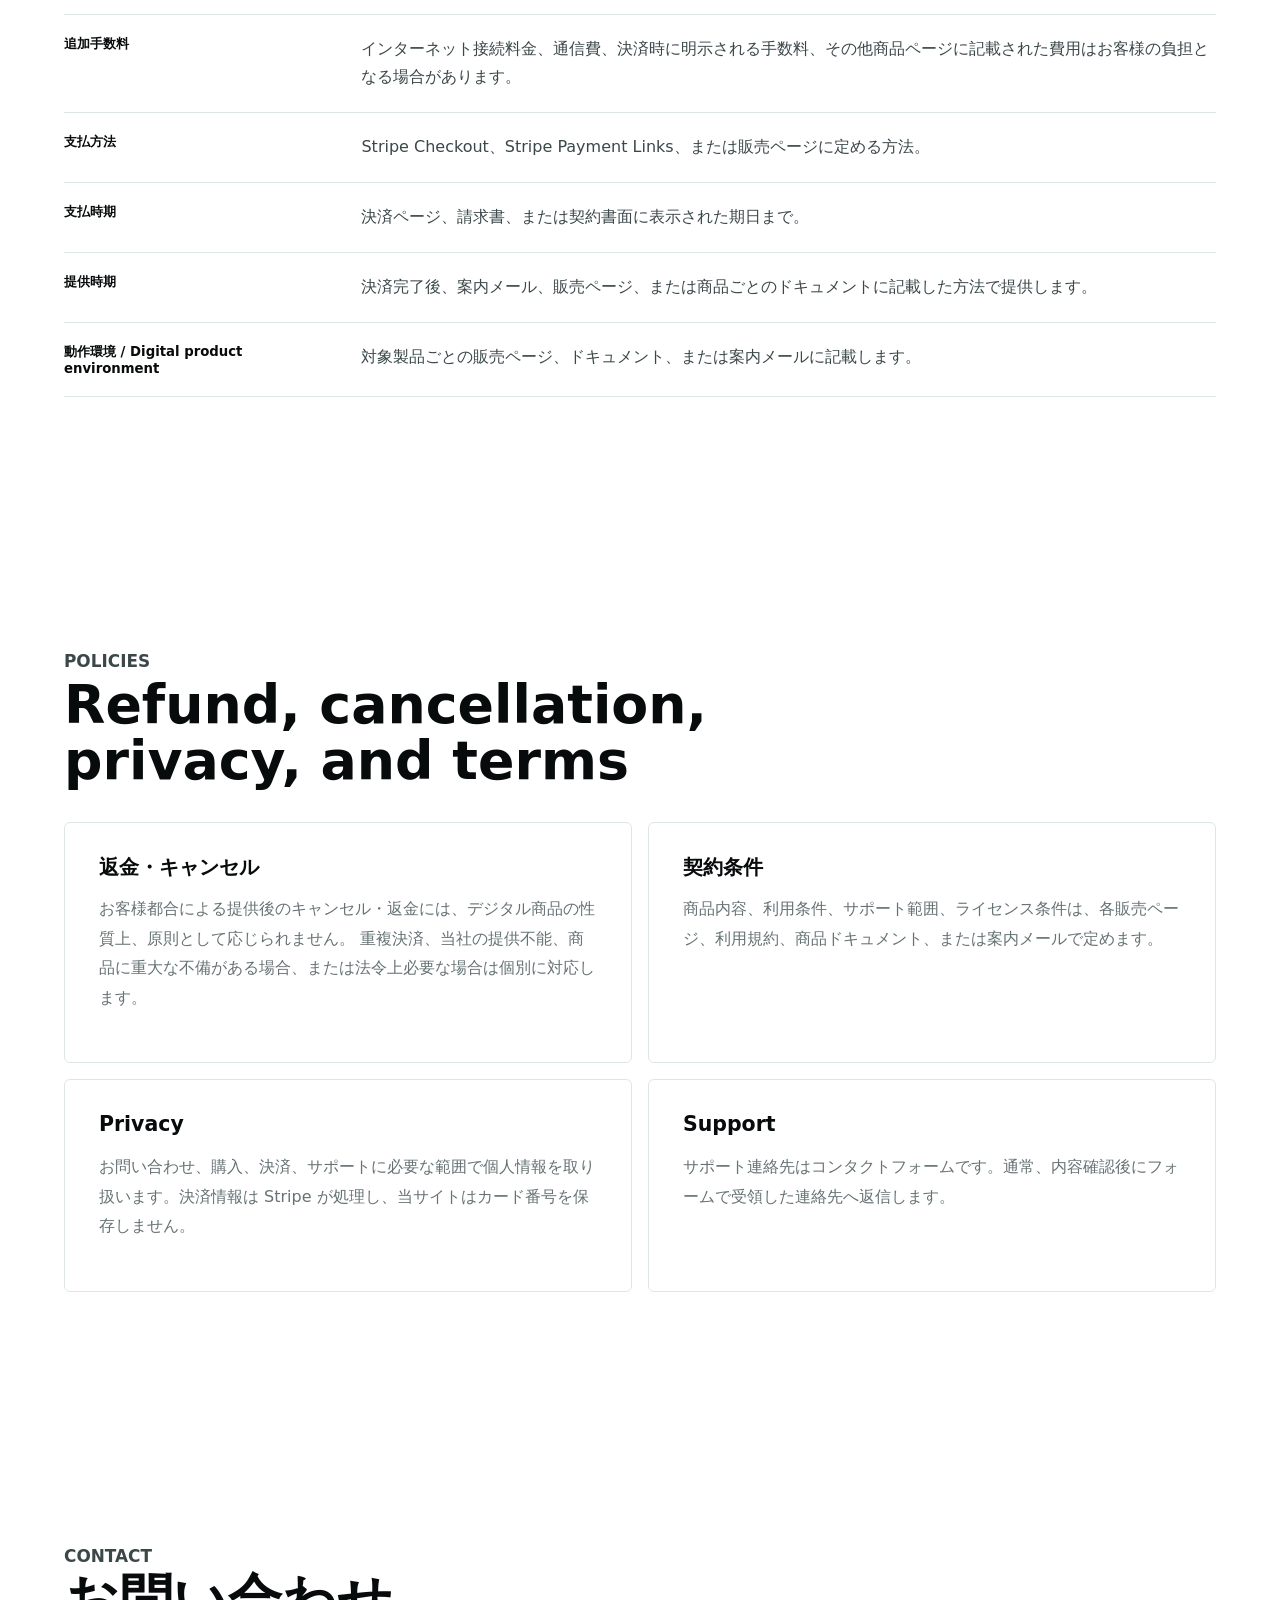
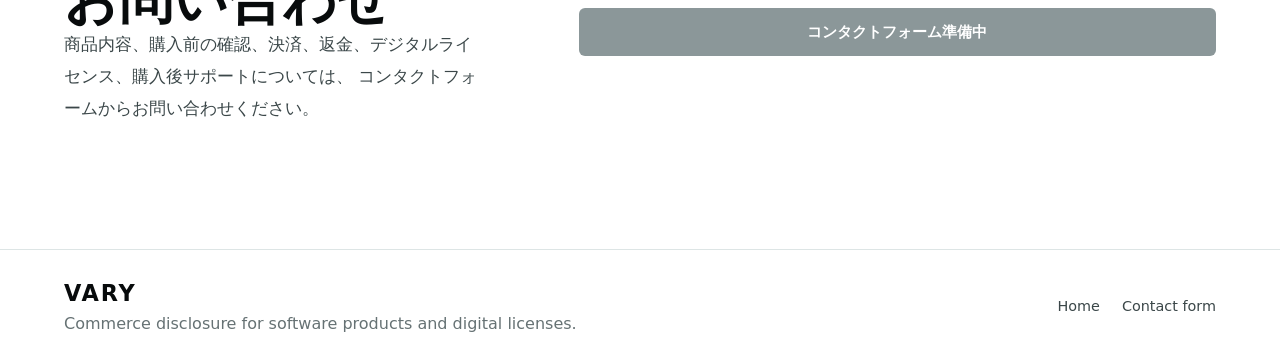
==== commit 1dd3c99c: "Simplify commerce disclosure" ====
--- a/commerce/index.html
+++ b/commerce/index.html
@@ -78,14 +78,6 @@
             <dd>ヴェアリー合同会社 (VARY LLC.)</dd>
           </div>
           <div>
-            <dt>設立 / Established</dt>
-            <dd>2015年6月</dd>
-          </div>
-          <div>
-            <dt>資本金 / Capital</dt>
-            <dd>100万円</dd>
-          </div>
-          <div>
             <dt>所在地 / Address</dt>
             <dd>東京都江東区平野2丁目16-20</dd>
           </div>
@@ -108,14 +100,6 @@
             <dd>
               ソフトウェアプロダクト、デジタルライセンス、関連するデジタルコンテンツ。
             </dd>
-          </div>
-          <div>
-            <dt>情報発信</dt>
-            <dd>AI、開発、プロダクト、Web3領域に関する情報を X、ブログ、その他の媒体で公開することがあります。</dd>
-          </div>
-          <div>
-            <dt>過去実績</dt>
-            <dd>複数のiOSアプリの企画・開発・リリース、および国内外Web3プロジェクトのプロモーション、マーケティングサポート、アドバイザリー、コミュニティ醸成。</dd>
           </div>
           <div>
             <dt>販売価格 / Price</dt>
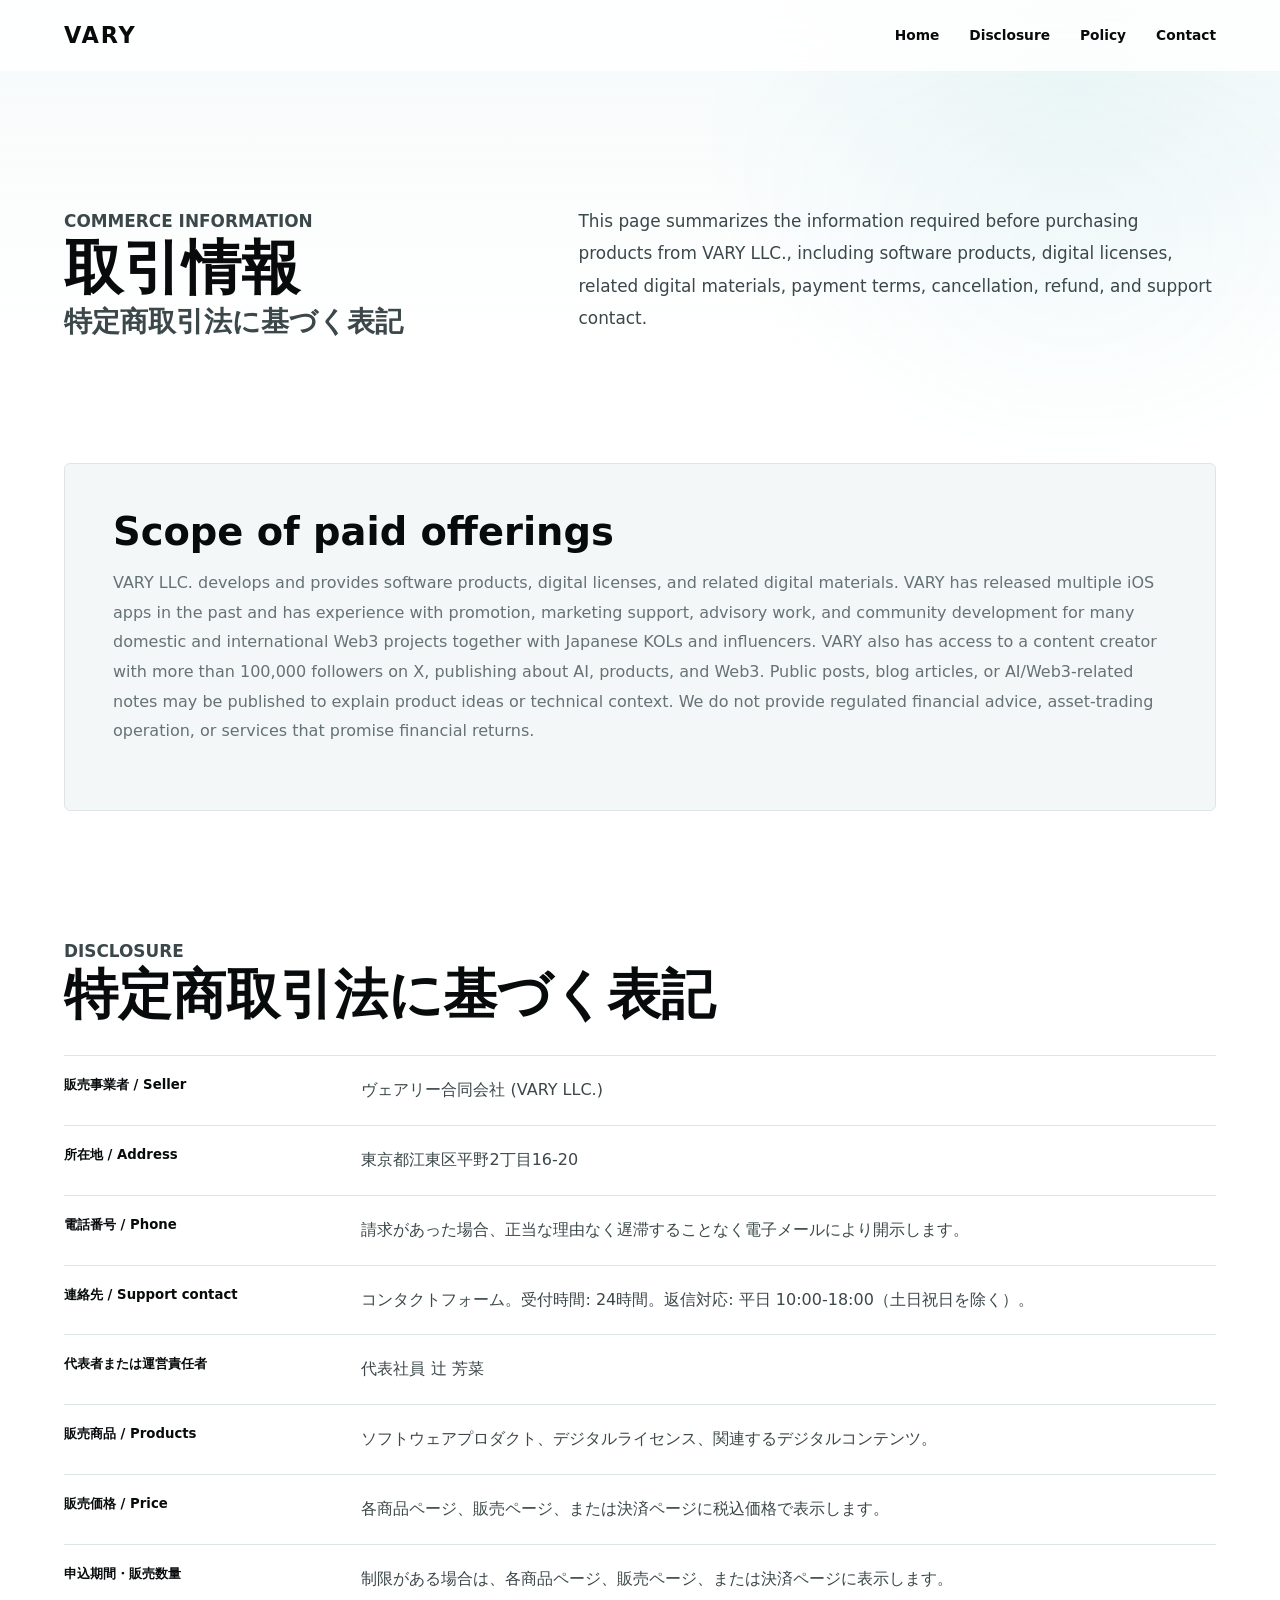
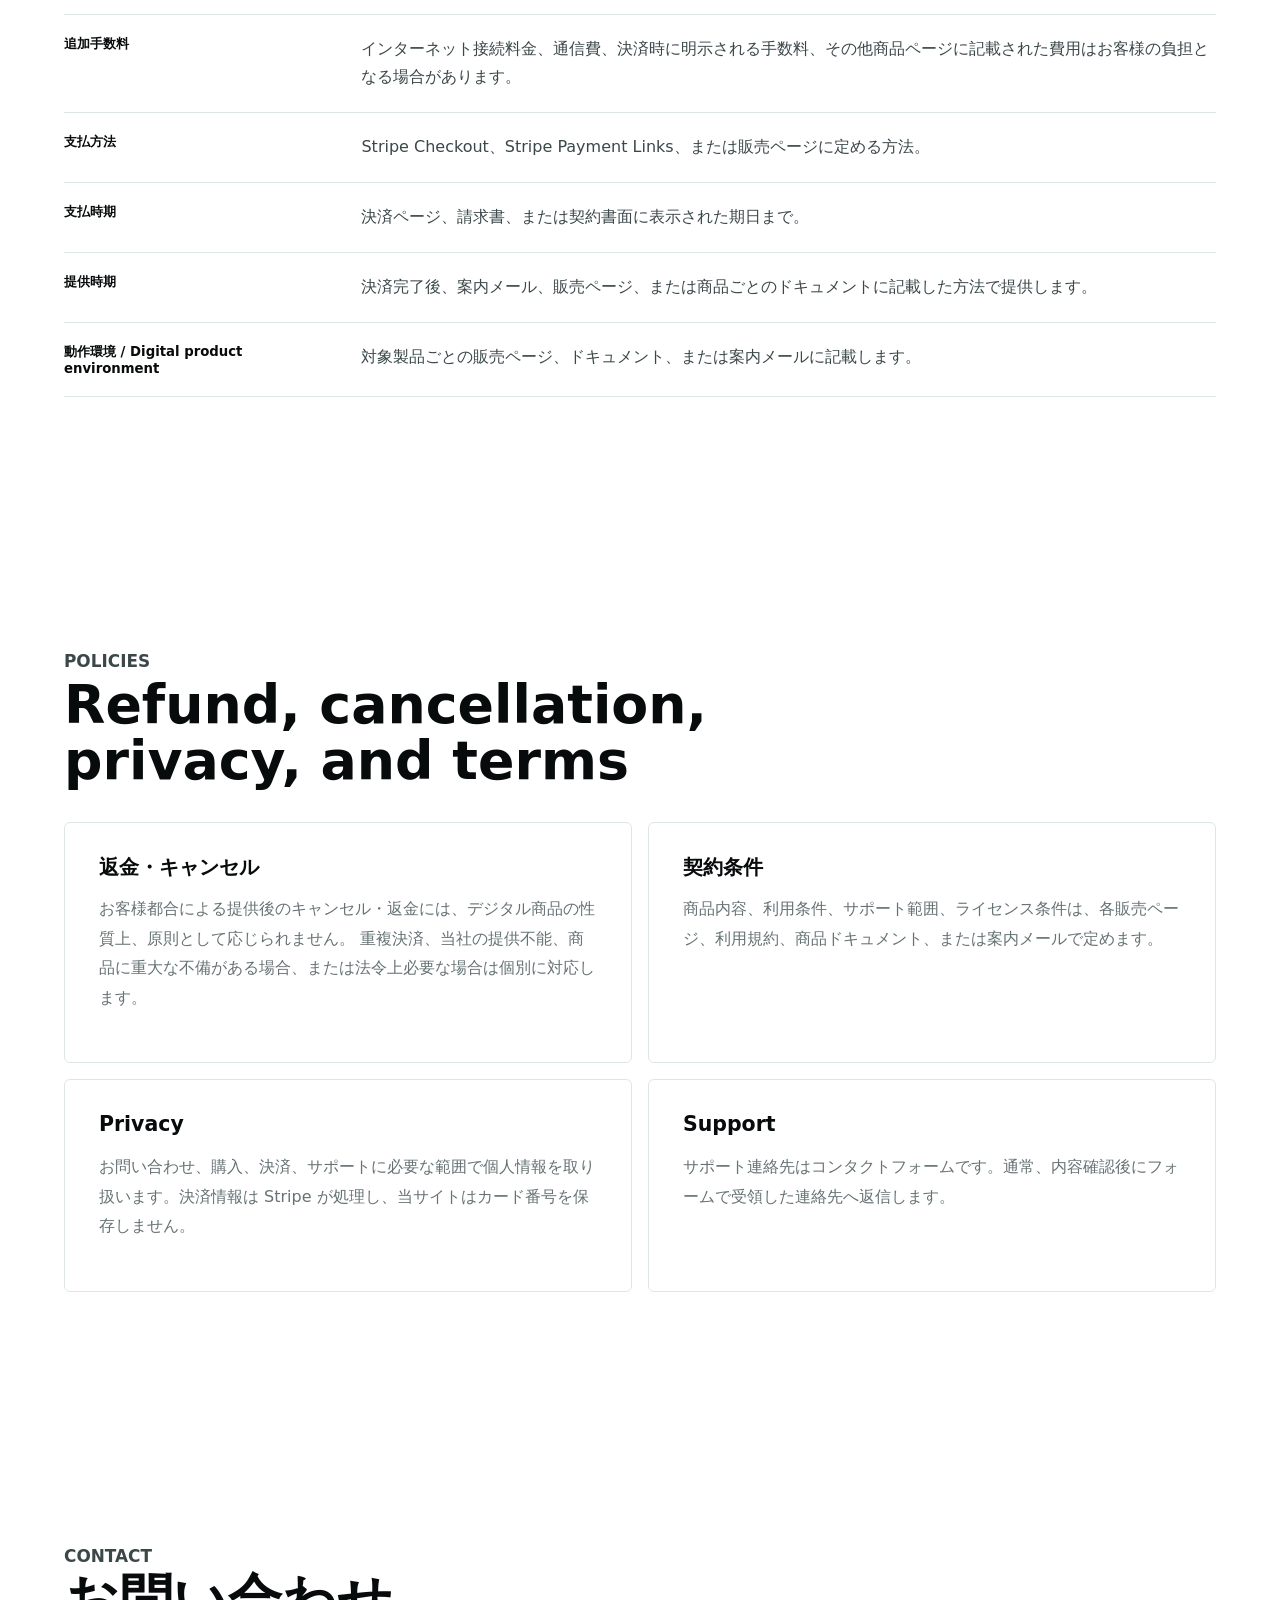
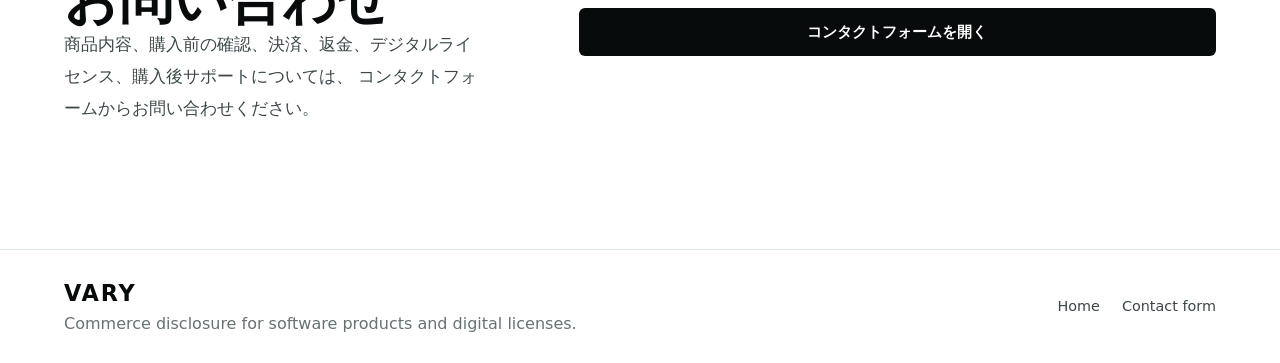
==== commit a6ffb8c4: "Add contact form link" ====
--- a/commerce/index.html
+++ b/commerce/index.html
@@ -89,7 +89,7 @@
           </div>
           <div>
             <dt>連絡先 / Support contact</dt>
-            <dd>コンタクトフォーム（URL設定後に公開）。受付時間: 24時間。返信対応: 平日 10:00-18:00（土日祝日を除く）。</dd>
+            <dd>コンタクトフォーム。受付時間: 24時間。返信対応: 平日 10:00-18:00（土日祝日を除く）。</dd>
           </div>
           <div>
             <dt>代表者または運営責任者</dt>
@@ -185,8 +185,14 @@
             コンタクトフォームからお問い合わせください。
           </p>
         </div>
-        <a class="button button-primary button-disabled" data-google-form-link role="button" aria-disabled="true">
-          コンタクトフォーム準備中
+        <a
+          class="button button-primary"
+          href="https://forms.gle/zFsEDjRRSg5nrE3cA"
+          target="_blank"
+          rel="noopener noreferrer"
+          data-google-form-link
+        >
+          コンタクトフォームを開く
         </a>
       </section>
     </main>
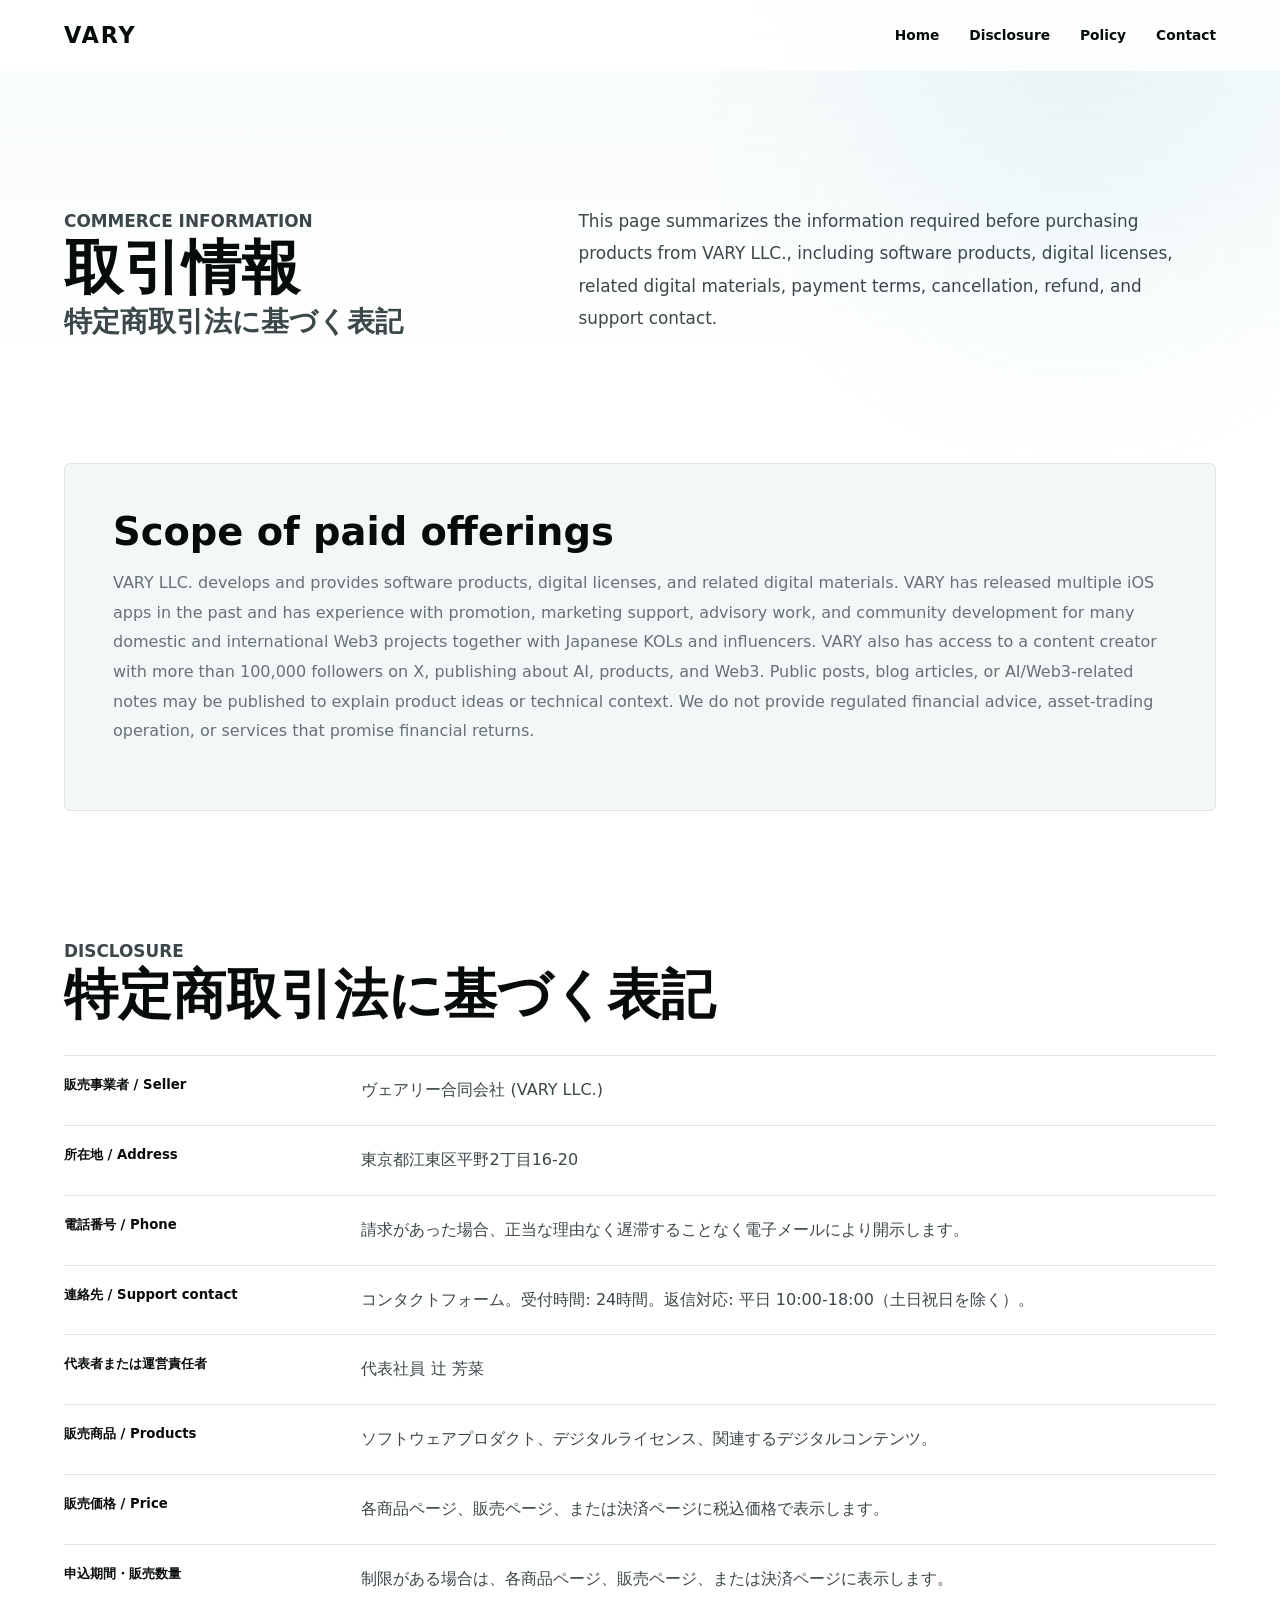
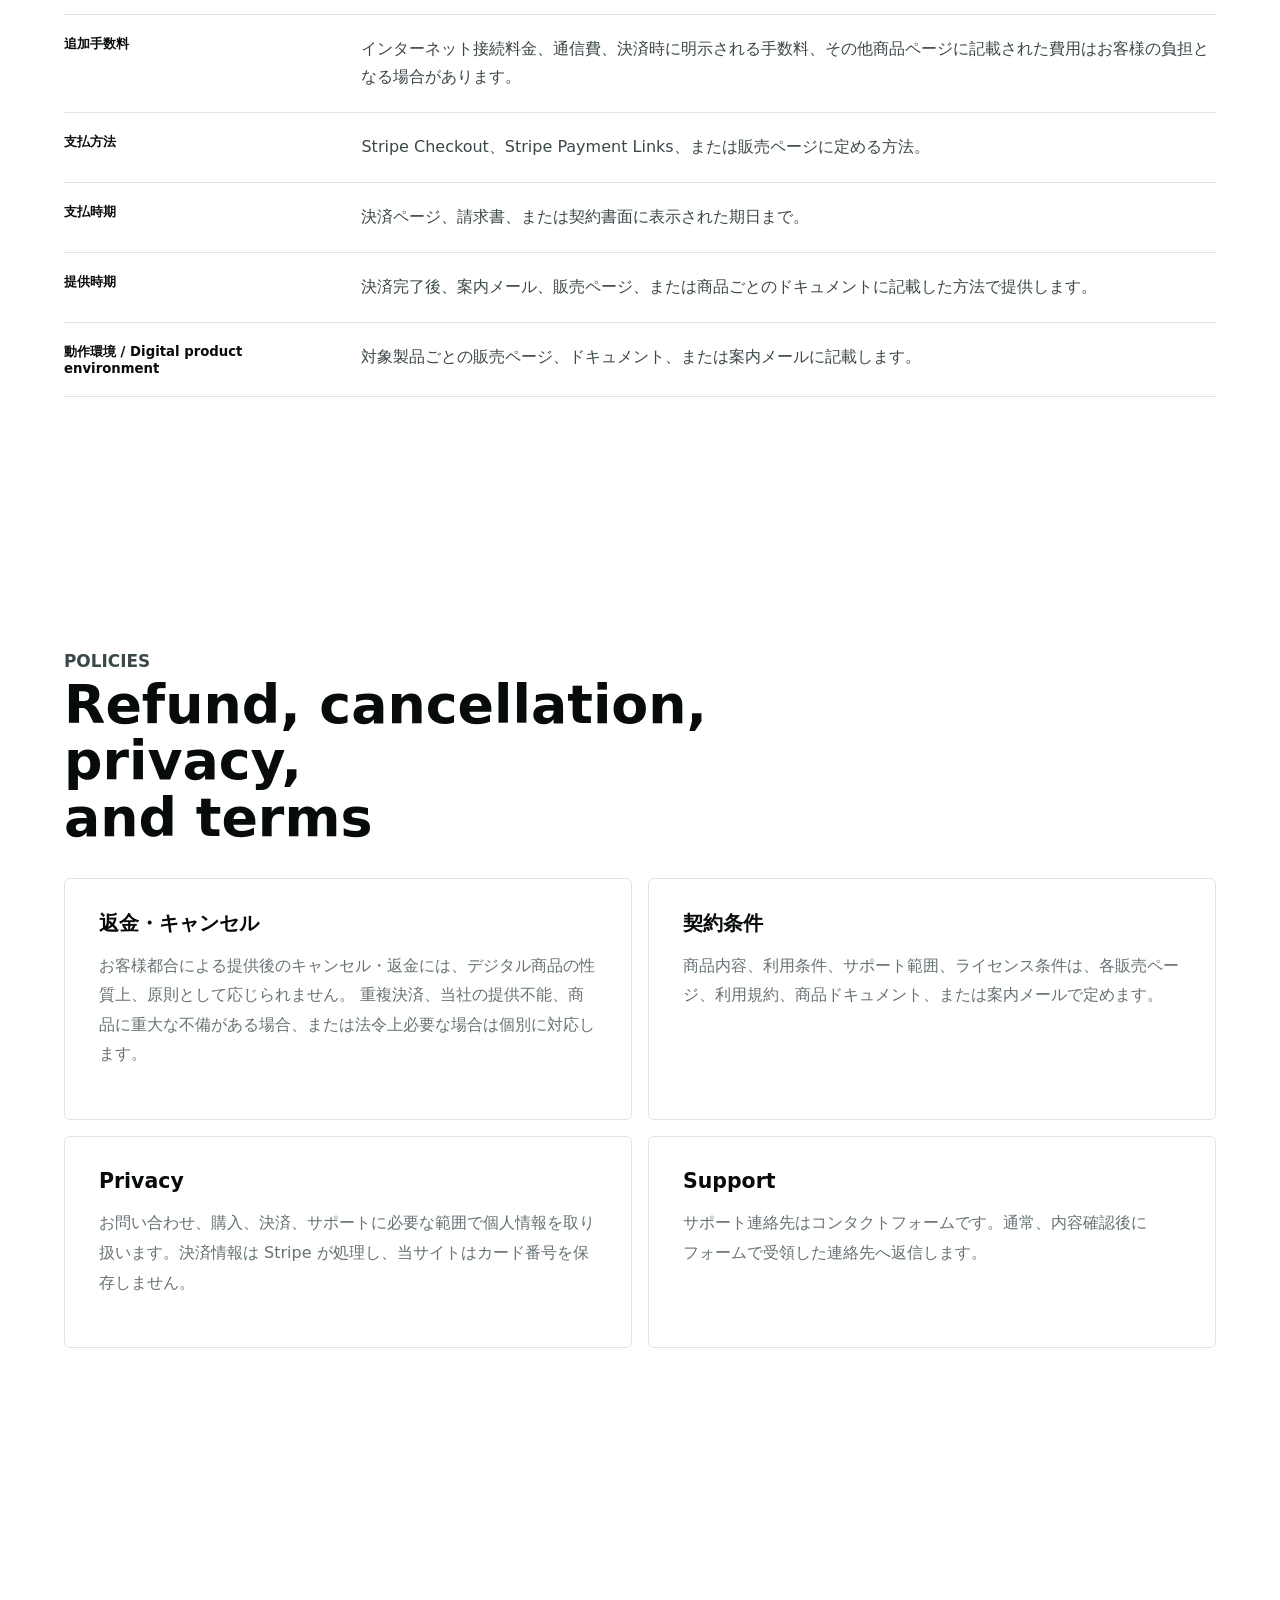
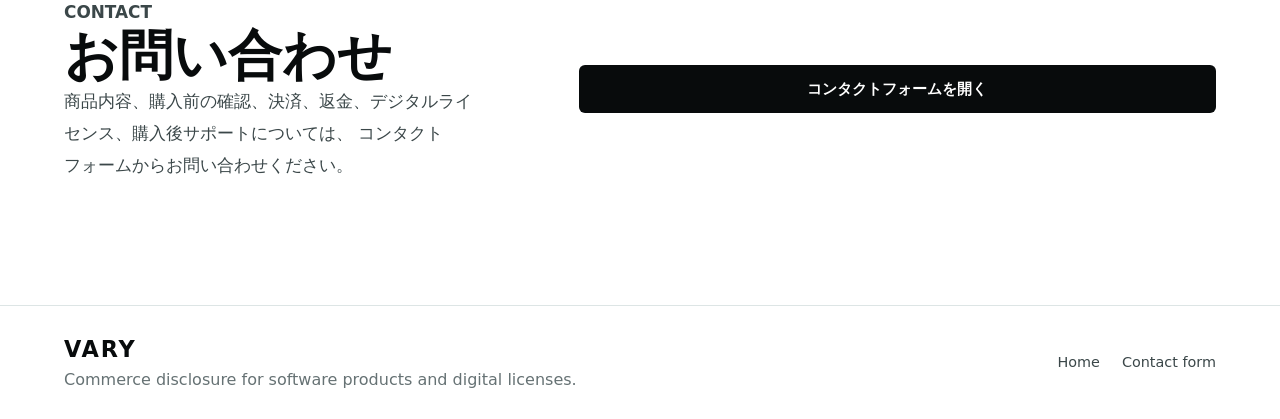
==== commit 30efae2a: "Improve line wrapping" ====
--- a/commerce/index.html
+++ b/commerce/index.html
@@ -16,7 +16,7 @@
     <meta property="og:type" content="website" />
     <meta property="og:url" content="https://vary-llc.com/commerce/" />
     <link rel="canonical" href="https://vary-llc.com/commerce/" />
-    <link rel="stylesheet" href="/styles.css" />
+    <link rel="stylesheet" href="/styles.css?v=20260509-lines" />
   </head>
   <body class="commerce-page">
     <header class="site-header" data-header>
@@ -145,7 +145,10 @@
       <section class="policy section-wrap" id="policy" aria-labelledby="policy-title">
         <div class="section-heading compact">
           <p class="section-label">Policies</p>
-          <h2 id="policy-title">Refund, cancellation, privacy, and terms</h2>
+          <h2 id="policy-title">
+            Refund, cancellation, privacy,<br />
+            and terms
+          </h2>
         </div>
         <div class="policy-grid">
           <article>
--- a/styles.css
+++ b/styles.css
@@ -195,6 +195,7 @@
   margin: 0;
   color: var(--text);
   line-height: 1.05;
+  text-wrap: balance;
 }
 
 h1 {
@@ -214,7 +215,14 @@
 
 p,
 dd {
-  overflow-wrap: anywhere;
+  line-break: strict;
+  text-wrap: pretty;
+  word-break: normal;
+  overflow-wrap: break-word;
+}
+
+p {
+  overflow-wrap: normal;
 }
 
 .hero-subtitle {
@@ -307,6 +315,20 @@
   align-items: start;
 }
 
+.intro {
+  grid-template-columns: minmax(430px, 0.95fr) minmax(0, 1.05fr);
+}
+
+.intro-title {
+  font-size: clamp(2.4rem, 4vw, 3.55rem);
+  line-height: 1.08;
+}
+
+.intro-title span {
+  display: block;
+  white-space: nowrap;
+}
+
 .intro p,
 .principle-list p,
 .commerce-hero p,
@@ -528,7 +550,7 @@
   align-items: center;
 }
 
-@media (max-width: 920px) {
+@media (max-width: 780px) {
   .hero {
     min-height: auto;
   }
@@ -558,7 +580,7 @@
   }
 }
 
-@media (max-width: 720px) {
+@media (max-width: 640px) {
   .site-header {
     padding: 18px;
   }
